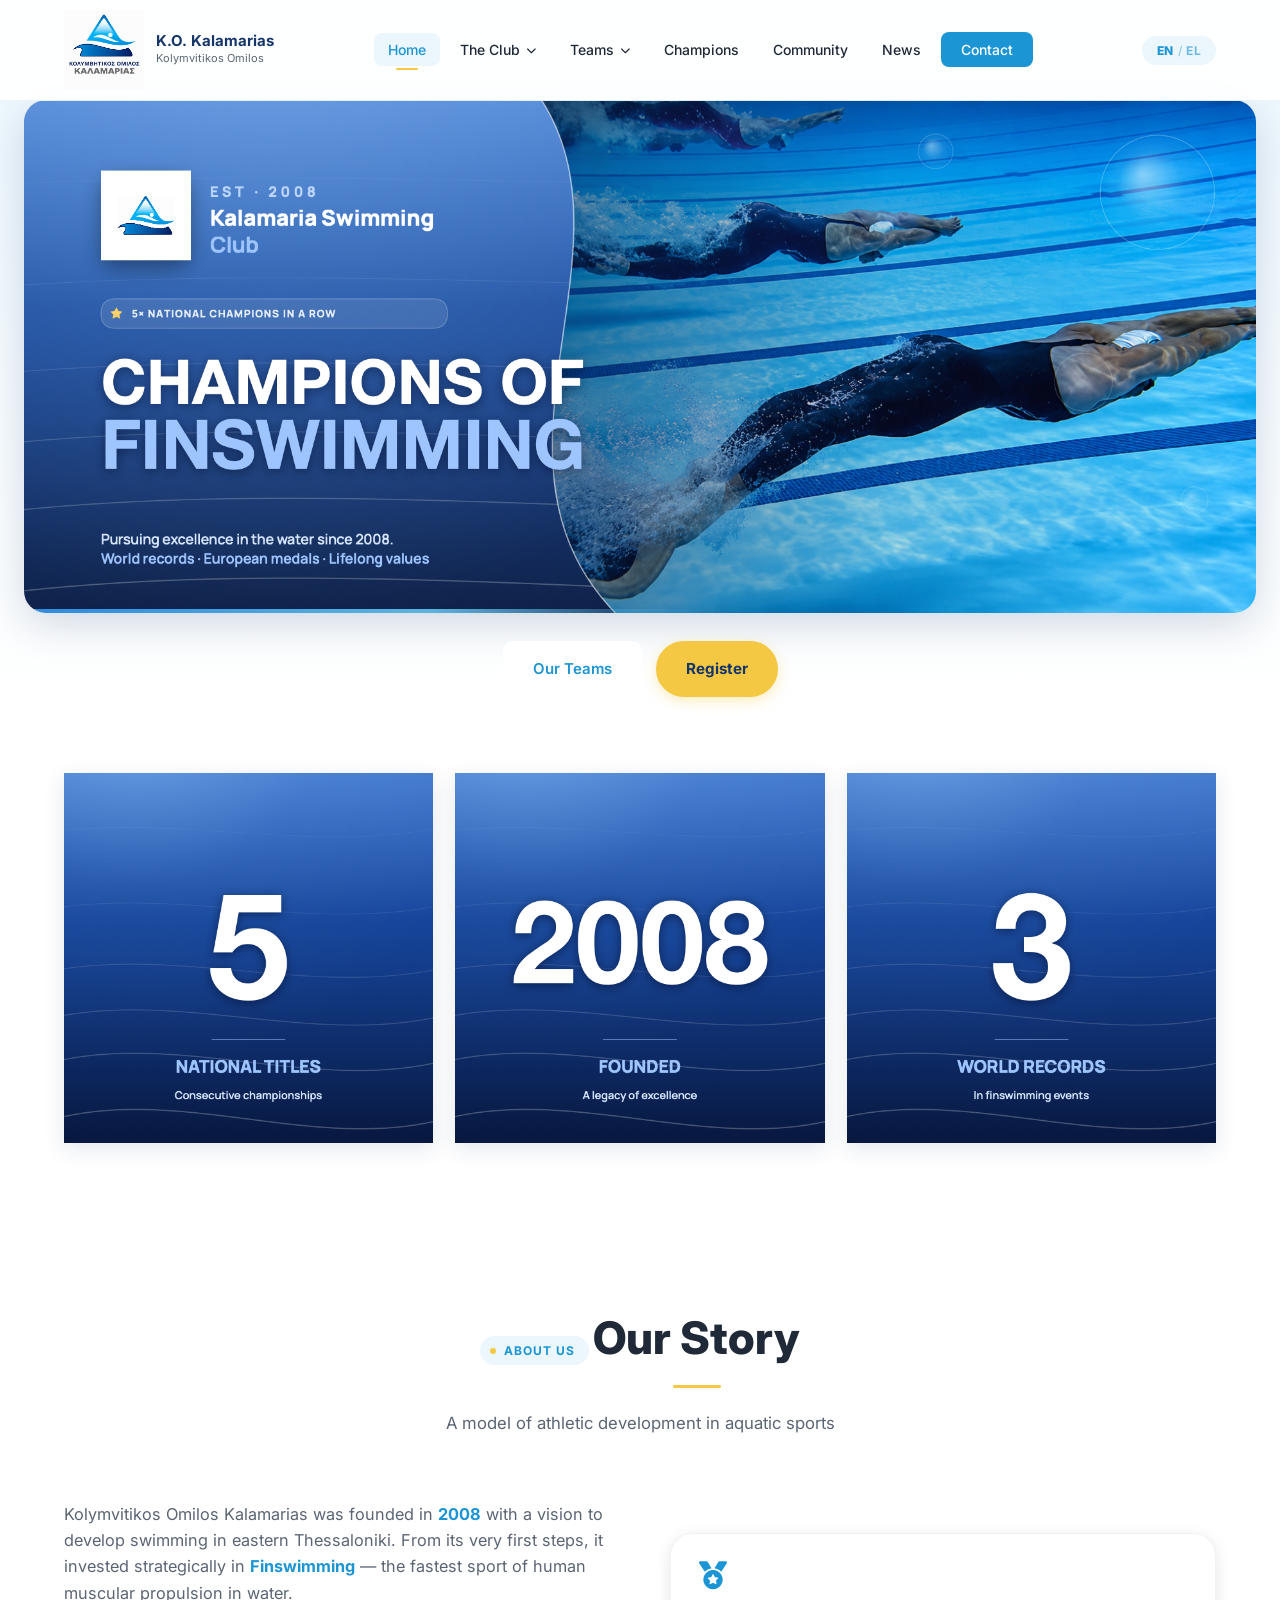
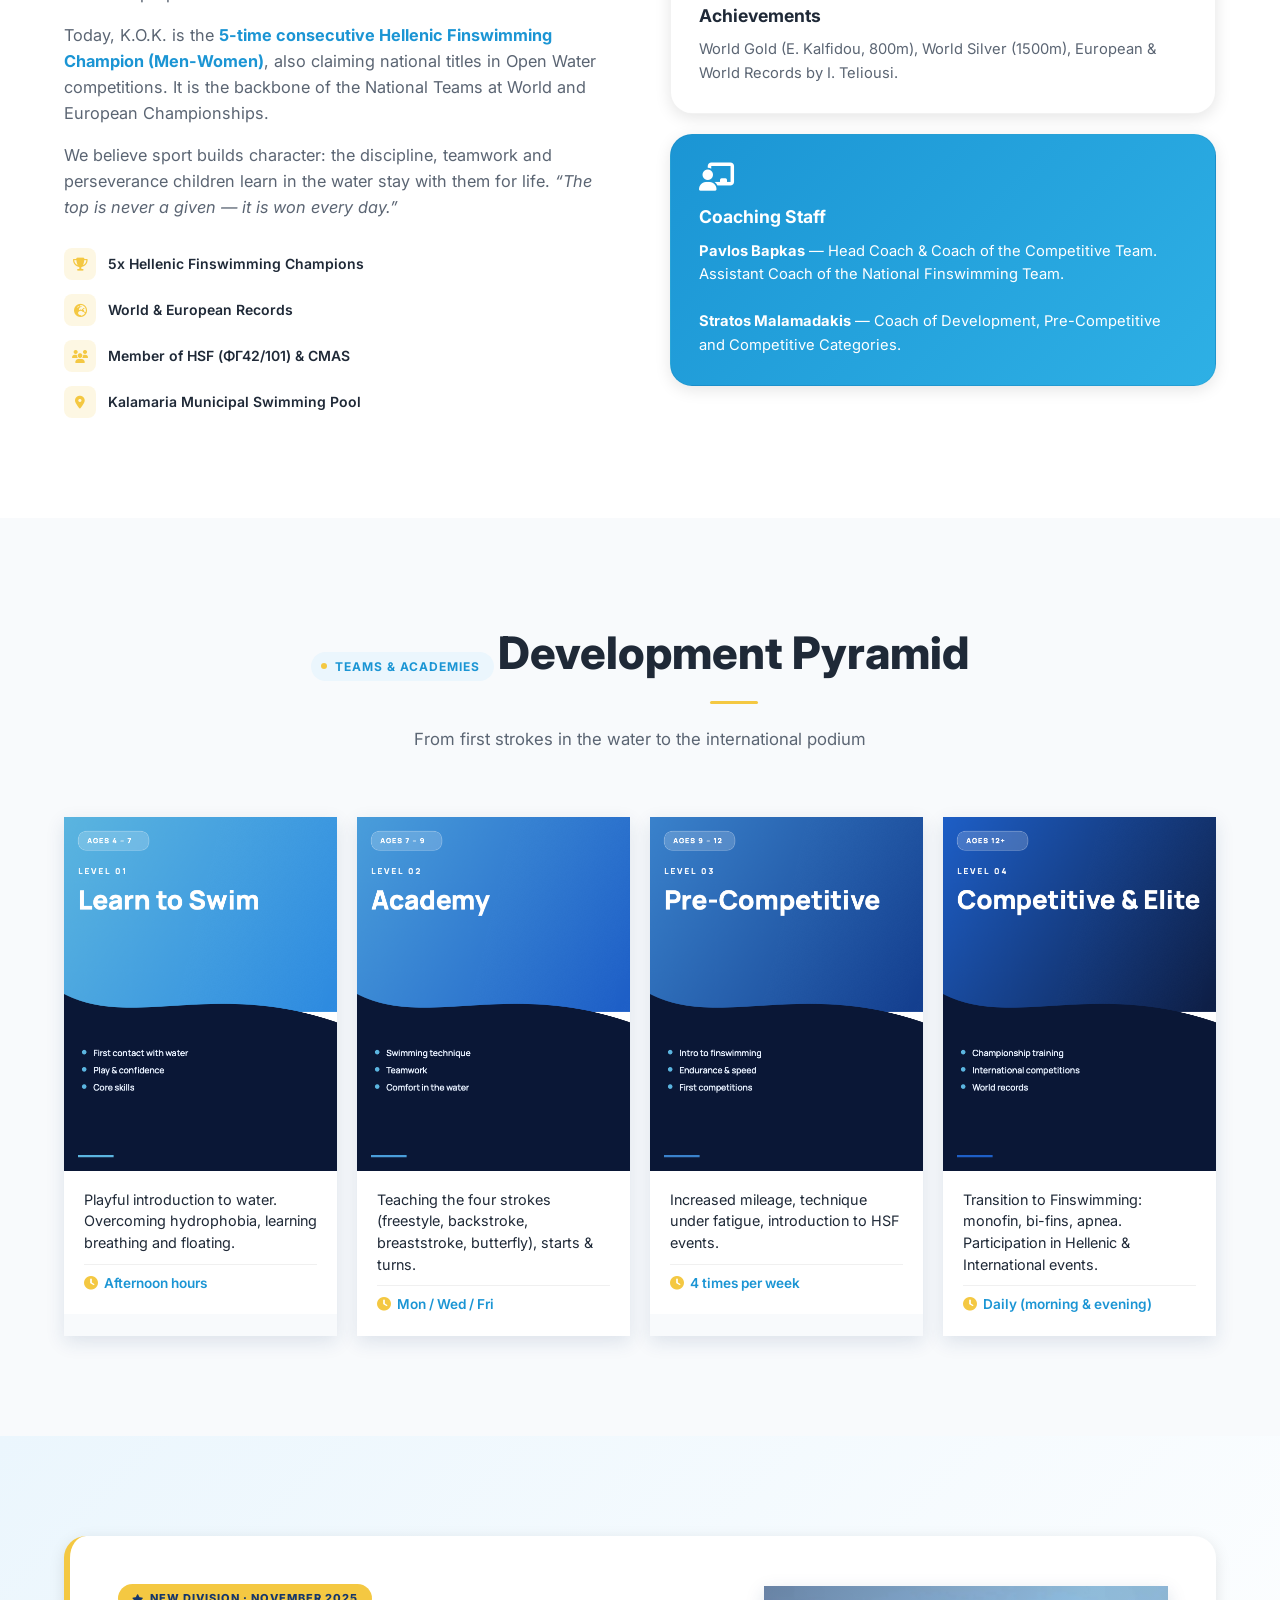
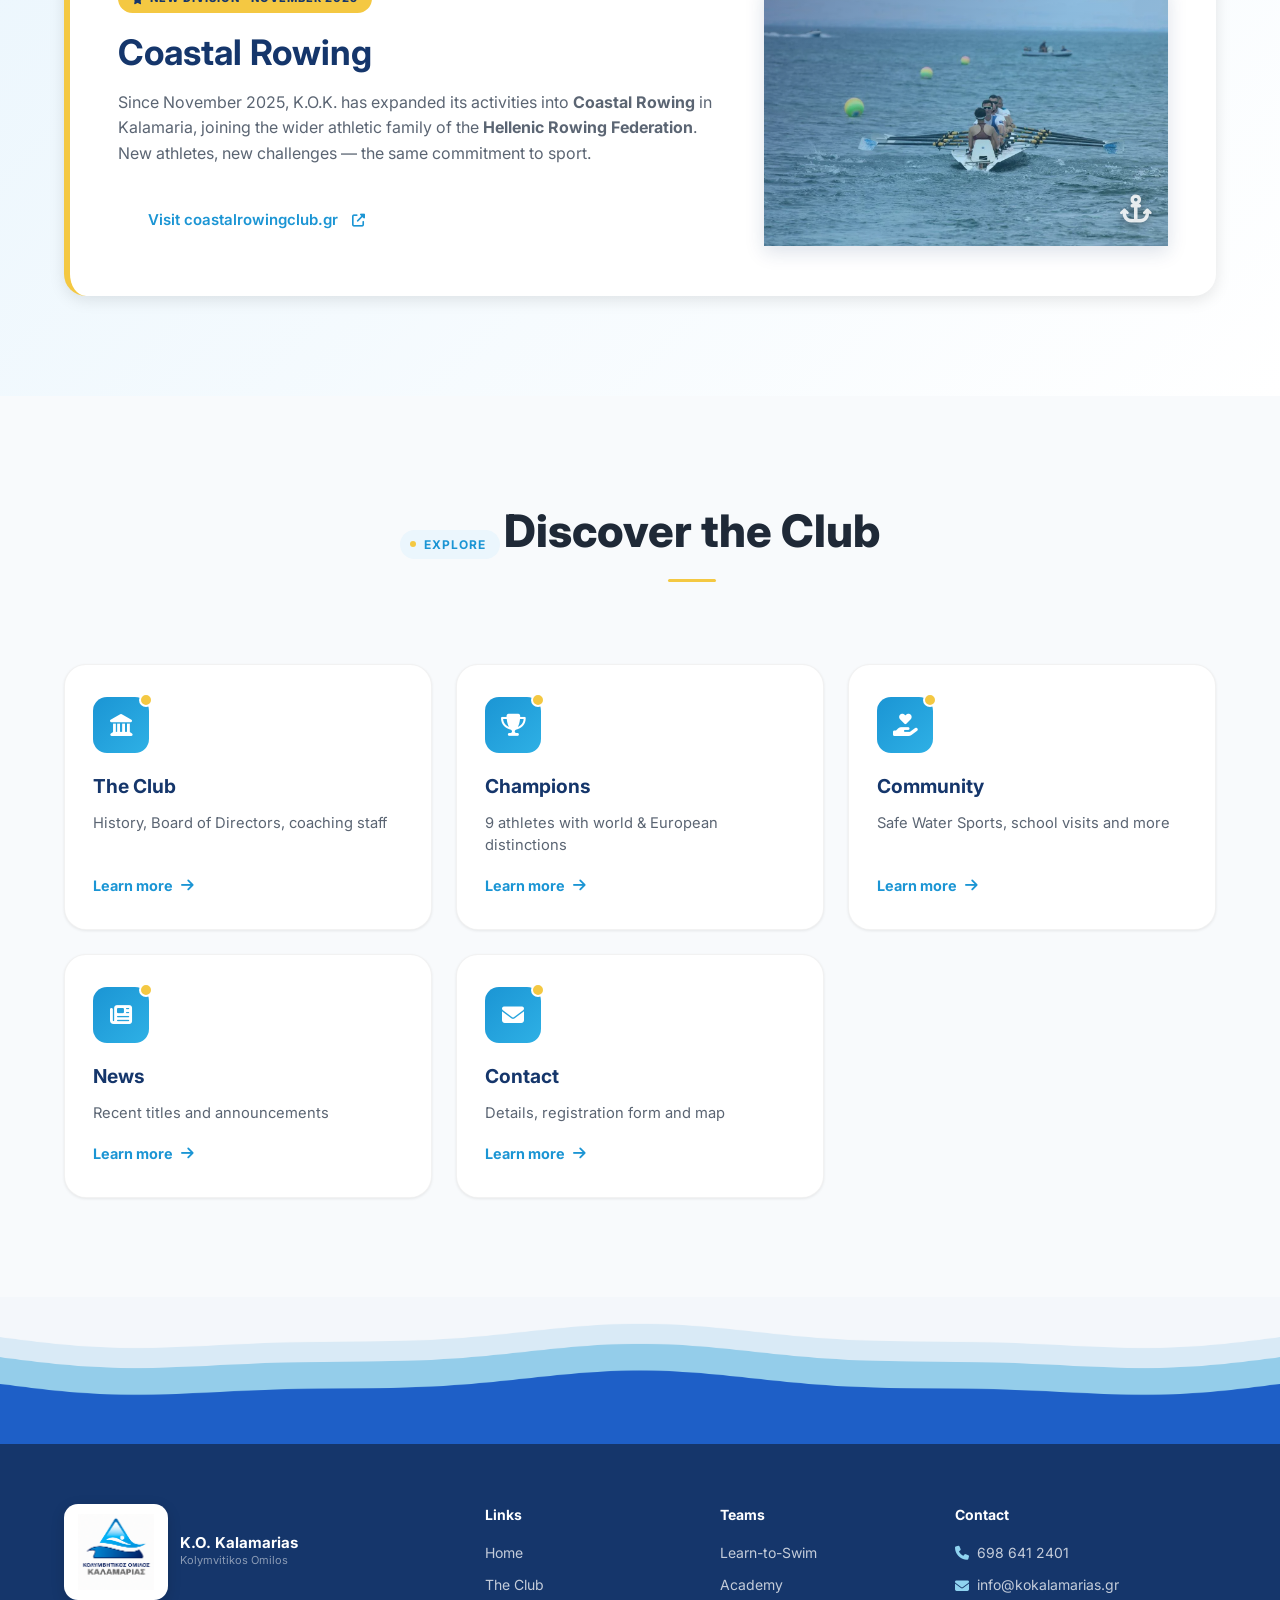
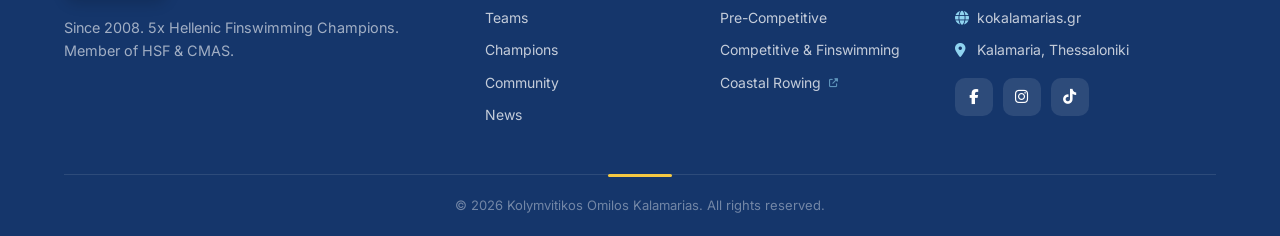
==== index.html @ 541933af "Add complete website files" ====
<!DOCTYPE html>
<html lang="el">
<head>
  <meta charset="UTF-8" />
  <meta name="viewport" content="width=device-width, initial-scale=1.0" />
  <title data-i18n="page.title">Κολυμβητικός Όμιλος Καλαμαριάς — Πρωταθλητές Τεχνικής Κολύμβησης</title>
  <meta name="description" data-i18n-attr="content" data-i18n="page.description" content="" />

  <!-- Open Graph / Social preview -->
  <meta property="og:type" content="website" />
  <meta property="og:site_name" content="Κολυμβητικός Όμιλος Καλαμαριάς" />
  <meta property="og:title" content="Κολυμβητικός Όμιλος Καλαμαριάς — Πρωταθλητές Τεχνικής Κολύμβησης" />
  <meta property="og:description" content="Από το 2008 στην κορυφή της Τεχνικής Κολύμβησης. 5 συνεχόμενα Πανελλήνια Πρωταθλήματα, παγκόσμια & ευρωπαϊκά ρεκόρ." />
  <meta property="og:image" content="https://kokalamarias.gr/images/og-image.jpg" />
  <meta property="og:image:width" content="1200" />
  <meta property="og:image:height" content="630" />
  <meta property="og:locale" content="el_GR" />
  <meta name="twitter:card" content="summary_large_image" />
  <meta name="twitter:title" content="Κολυμβητικός Όμιλος Καλαμαριάς" />
  <meta name="twitter:description" content="Πρωταθλητές Τεχνικής Κολύμβησης από το 2008." />
  <meta name="twitter:image" content="https://kokalamarias.gr/images/og-image.jpg" />

  <link rel="icon" type="image/png" href="logo.png" />
  <link rel="stylesheet" href="style.css" />
  <link href="https://fonts.googleapis.com/css2?family=Inter:wght@300;400;600;700;900&display=swap" rel="stylesheet" />
  <link rel="stylesheet" href="https://cdnjs.cloudflare.com/ajax/libs/font-awesome/6.5.0/css/all.min.css" />
</head>
<body data-page="home">

  <div id="site-nav"></div>

  <!-- HERO (branded banner) -->
  <section class="hero-banner" id="home">
    <a href="teams.html" class="hero-banner-img-wrap">
      <img src="images/01-hero-banner-1920x800.png" alt="Κολυμβητικός Όμιλος Καλαμαριάς — Πρωταθλητές Τεχνικής Κολύμβησης" class="hero-banner-img lang-only-el" />
      <img src="images/en/01-hero-banner.png" alt="Kalamaria Swimming Club — Champions of Finswimming" class="hero-banner-img lang-only-en" />
    </a>
    <div class="hero-banner-cta">
      <a href="teams.html" class="btn btn-primary" data-i18n="hero.cta1">Τα Τμήματά μας</a>
      <a href="contact.html" class="btn btn-outline-dark" data-i18n="hero.cta2">Εγγραφή</a>
    </div>
  </section>

  <!-- STATS -->
  <section class="section stats-section">
    <div class="container">
      <div class="stats-grid">
        <img src="images/03a-stat-panellinia.png" alt="5 Συνεχόμενα Πανελλήνια" class="stat-card-img lang-only-el" />
        <img src="images/03b-stat-idrysi.png" alt="Ίδρυση 2008" class="stat-card-img lang-only-el" />
        <img src="images/03c-stat-rekor.png" alt="3 Παγκόσμια Ρεκόρ" class="stat-card-img lang-only-el" />
        <img src="images/en/03a-stat-titles.png" alt="5 Consecutive National Titles" class="stat-card-img lang-only-en" />
        <img src="images/en/03b-stat-founded.png" alt="Founded 2008" class="stat-card-img lang-only-en" />
        <img src="images/en/03c-stat-records.png" alt="3 World Records" class="stat-card-img lang-only-en" />
      </div>
    </div>
  </section>


  <!-- ABOUT -->
  <section class="section" id="about">
    <div class="container">
      <div class="section-header">
        <span class="section-tag" data-i18n="about.tag">Σχετικά με εμάς</span>
        <h2 data-i18n="about.title">Η Ιστορία μας</h2>
        <p data-i18n="about.subtitle">Ένα πρότυπο αθλητικής εξέλιξης στον υγρό στίβο</p>
      </div>
      <div class="about-grid">
        <div class="about-text">
          <p data-i18n="about.p1" data-i18n-html></p>
          <p data-i18n="about.p2" data-i18n-html></p>
          <p data-i18n="about.p3" data-i18n-html></p>
          <div class="about-highlights">
            <div class="highlight"><i class="fas fa-trophy"></i><span data-i18n="about.h1"></span></div>
            <div class="highlight"><i class="fas fa-globe-europe"></i><span data-i18n="about.h2"></span></div>
            <div class="highlight"><i class="fas fa-users"></i><span data-i18n="about.h3"></span></div>
            <div class="highlight"><i class="fas fa-map-marker-alt"></i><span data-i18n="about.h4"></span></div>
          </div>
        </div>
        <div class="about-visual">
          <div class="about-card">
            <div class="about-card-inner">
              <i class="fas fa-medal"></i>
              <h3 data-i18n="about.card1_title">Επιτυχίες</h3>
              <p data-i18n="about.card1_p"></p>
            </div>
          </div>
          <div class="about-card accent">
            <div class="about-card-inner">
              <i class="fas fa-chalkboard-teacher"></i>
              <h3 data-i18n="about.card2_title">Προπονητικό Επιτελείο</h3>
              <p data-i18n="about.card2_p" data-i18n-html></p>
            </div>
          </div>
        </div>
      </div>
    </div>
  </section>

  <!-- TEAMS -->
  <section class="section section-alt" id="teams">
    <div class="container">
      <div class="section-header">
        <span class="section-tag" data-i18n="teams.tag">Τμήματα &amp; Ακαδημίες</span>
        <h2 data-i18n="teams.title">Πυραμίδα Ανάπτυξης</h2>
        <p data-i18n="teams.subtitle">Από τα πρώτα βήματα στο νερό ώς το διεθνές βάθρο</p>
      </div>
      <div class="programs-grid">
        <a href="teams.html#t1" class="program-card-link">
          <img src="images/04a-program-ekmathisi.png" alt="Επίπεδο 01 — Εκμάθηση (4-7 ετών)" class="lang-only-el" />
          <img src="images/en/04a-program-learn-to-swim.png" alt="Level 01 — Learn to Swim (Ages 4-7)" class="lang-only-en" />
        </a>
        <a href="teams.html#t2" class="program-card-link">
          <img src="images/04b-program-akadimia.png" alt="Επίπεδο 02 — Ακαδημία (7-9 ετών)" class="lang-only-el" />
          <img src="images/en/04b-program-academy.png" alt="Level 02 — Academy (Ages 7-9)" class="lang-only-en" />
        </a>
        <a href="teams.html#t3" class="program-card-link">
          <img src="images/04c-program-proagonistiko.png" alt="Επίπεδο 03 — Προαγωνιστικό (9-12 ετών)" class="lang-only-el" />
          <img src="images/en/04c-program-pre-competitive.png" alt="Level 03 — Pre-Competitive (Ages 9-12)" class="lang-only-en" />
        </a>
        <a href="teams.html#t4" class="program-card-link">
          <img src="images/04d-program-agonistiko.png" alt="Επίπεδο 04 — Αγωνιστικό &amp; Τεχνική (12+ ετών)" class="lang-only-el" />
          <img src="images/en/04d-program-competitive.png" alt="Level 04 — Competitive &amp; Finswimming (Ages 12+)" class="lang-only-en" />
        </a>
      </div>
    </div>
  </section>

  <!-- COASTAL ROWING -->
  <section class="section coastal-section" id="coastal">
    <div class="container">
      <div class="coastal-banner">
        <div class="coastal-content">
          <span class="coastal-badge"><i class="fas fa-star"></i> <span data-i18n="coastal.badge">ΝΕΟ ΤΜΗΜΑ · ΝΟΕΜΒΡΙΟΣ 2025</span></span>
          <h2 data-i18n="coastal.title">Παράκτια Κωπηλασία</h2>
          <p data-i18n="coastal.p" data-i18n-html></p>
          <a href="https://www.coastalrowingclub.gr/" target="_blank" rel="noopener" class="btn btn-primary">
            <span data-i18n="coastal.cta">Επισκεφθείτε το coastalrowingclub.gr</span> <i class="fas fa-external-link-alt"></i>
          </a>
        </div>
        <div class="coastal-visual">
          <img src="images/coastal-rowing.webp" alt="Παράκτια Κωπηλασία" class="coastal-photo" />
        </div>
      </div>
    </div>
  </section>

  <!-- HOME CARDS GRID -->
  <section class="section section-alt" id="explore">
    <div class="container">
      <div class="section-header">
        <span class="section-tag" data-i18n="home.cards_tag">Εξερευνήστε</span>
        <h2 data-i18n="home.cards_title">Γνωρίστε τον Όμιλο</h2>
      </div>
      <div class="home-cards-grid">
        <a href="club.html" class="home-card">
          <div class="home-card-icon"><i class="fas fa-landmark"></i></div>
          <h3 data-i18n="home.card_club_title">Ο Όμιλος</h3>
          <p data-i18n="home.card_club_p"></p>
          <span class="home-card-cta"><span data-i18n="home.learn_more">Μάθετε περισσότερα</span> <i class="fas fa-arrow-right"></i></span>
        </a>
        <a href="champions.html" class="home-card">
          <div class="home-card-icon"><i class="fas fa-trophy"></i></div>
          <h3 data-i18n="home.card_champions_title">Πρωταθλητές</h3>
          <p data-i18n="home.card_champions_p"></p>
          <span class="home-card-cta"><span data-i18n="home.learn_more">Μάθετε περισσότερα</span> <i class="fas fa-arrow-right"></i></span>
        </a>
        <a href="social.html" class="home-card">
          <div class="home-card-icon"><i class="fas fa-hand-holding-heart"></i></div>
          <h3 data-i18n="home.card_social_title">Κοινωνικό Έργο</h3>
          <p data-i18n="home.card_social_p"></p>
          <span class="home-card-cta"><span data-i18n="home.learn_more">Μάθετε περισσότερα</span> <i class="fas fa-arrow-right"></i></span>
        </a>
        <a href="news.html" class="home-card">
          <div class="home-card-icon"><i class="fas fa-newspaper"></i></div>
          <h3 data-i18n="home.card_news_title">Νέα</h3>
          <p data-i18n="home.card_news_p"></p>
          <span class="home-card-cta"><span data-i18n="home.learn_more">Μάθετε περισσότερα</span> <i class="fas fa-arrow-right"></i></span>
        </a>
        <a href="contact.html" class="home-card">
          <div class="home-card-icon"><i class="fas fa-envelope"></i></div>
          <h3 data-i18n="home.card_contact_title">Επικοινωνία</h3>
          <p data-i18n="home.card_contact_p"></p>
          <span class="home-card-cta"><span data-i18n="home.learn_more">Μάθετε περισσότερα</span> <i class="fas fa-arrow-right"></i></span>
        </a>
      </div>
    </div>
  </section>

  <!-- WAVE DIVIDER → Footer transition -->
  <div class="wave-divider">
    <img src="images/06-wave-divider-1920x220.png" alt="" aria-hidden="true" />
  </div>

  <div id="site-footer"></div>

  <script src="translations.js"></script>
  <script src="partials.js"></script>
  <script src="site-loader.js"></script>
  <script src="script.js"></script>
  <script src="teams-loader.js"></script>
</body>
</html>
---- style.css ----
/* ===== RESET & BASE ===== */
*, *::before, *::after { box-sizing: border-box; margin: 0; padding: 0; }

:root {
  /* Χρώματα εμβλήματος Κ.Ο. Καλαμαριάς */
  --blue-900: #15366B;  /* σκούρο μπλε κύματος */
  --blue-800: #1E4A8C;  /* βαθύ μπλε */
  --blue-700: #1B95D4;  /* μπλε πανιού */
  --blue-500: #2EB0E5;  /* φωτεινό γαλάζιο */
  --blue-300: #8FD3F0;  /* απαλό γαλάζιο */
  --blue-100: #D6EEFB;  /* πολύ ανοιχτό */
  --blue-50:  #EBF6FD;  /* σχεδόν λευκό */
  --yellow:   #F4C842;  /* διακριτικό κίτρινο accent */
  --yellow-soft: #FFF4D1;
  --white: #ffffff;
  --gray-50: #f8fafc;
  --gray-100: #f1f5f9;
  --gray-600: #5b6573;
  --gray-800: #1f2937;
  --shadow-sm: 0 1px 3px rgba(0,0,0,.08);
  --shadow-md: 0 4px 16px rgba(0,0,0,.1);
  --shadow-lg: 0 12px 40px rgba(0,0,0,.14);
  --radius: 14px;
  --radius-lg: 22px;
  --transition: .25s ease;
}

html { scroll-behavior: smooth; }

body {
  font-family: 'Inter', sans-serif;
  color: var(--gray-800);
  line-height: 1.6;
  background: var(--white);
}

img { max-width: 100%; display: block; }
a { text-decoration: none; color: inherit; }
ul { list-style: none; }

/* ===== NAVBAR ===== */
.navbar {
  position: fixed;
  top: 0; left: 0; right: 0;
  z-index: 1000;
  background: rgba(255,255,255,.92);
  backdrop-filter: blur(12px);
  border-bottom: 1px solid rgba(0,119,182,.08);
  transition: box-shadow var(--transition);
}
.navbar.scrolled { box-shadow: var(--shadow-md); }

.nav-container {
  max-width: 1200px;
  margin: 0 auto;
  padding: 0 24px;
  height: 100px;
  display: flex;
  align-items: center;
  justify-content: space-between;
}

.nav-logo {
  display: flex;
  align-items: center;
  gap: 12px;
}
.logo-icon {
  width: 42px; height: 42px;
  background: linear-gradient(135deg, var(--blue-700), var(--blue-500));
  border-radius: 10px;
  display: flex; align-items: center; justify-content: center;
  color: #fff;
  font-size: 18px;
}
.logo-img {
  height: 80px;
  width: auto;
  max-width: 200px;
  display: block;
  object-fit: contain;
  flex-shrink: 0;
}
.footer .logo-img {
  height: 96px;
  max-width: 220px;
  background: var(--white);
  padding: 10px 14px;
  border-radius: 14px;
  box-shadow: 0 4px 14px rgba(0,0,0,.15);
}
.logo-text { display: flex; flex-direction: column; }
.logo-main { font-size: 15px; font-weight: 700; color: var(--blue-900); line-height: 1.2; }
.logo-sub  { font-size: 11px; color: var(--gray-600); }

.nav-links {
  display: flex;
  align-items: center;
  gap: 6px;
}
.nav-links a {
  padding: 8px 14px;
  border-radius: 8px;
  font-size: 14px;
  font-weight: 500;
  color: var(--gray-800);
  transition: background var(--transition), color var(--transition);
}
.nav-links a:hover { background: var(--blue-50); color: var(--blue-700); }
.nav-links > li > a.active:not(.nav-cta) {
  background: var(--blue-50);
  color: var(--blue-700);
  position: relative;
}
.nav-links > li > a.active:not(.nav-cta)::after {
  content: '';
  position: absolute;
  bottom: -4px;
  left: 50%;
  transform: translateX(-50%);
  width: 22px;
  height: 2px;
  background: var(--yellow);
  border-radius: 2px;
}
.nav-links .nav-cta {
  background: var(--blue-700);
  color: var(--white);
  padding: 9px 20px;
}
.nav-links .nav-cta:hover { background: var(--blue-900); color: var(--white); }

/* Language toggle button */
.lang-toggle {
  display: inline-flex;
  align-items: center;
  gap: 4px;
  background: var(--blue-50);
  color: var(--blue-700);
  border: 1.5px solid transparent;
  border-radius: 50px;
  padding: 6px 14px;
  font-size: 12px;
  font-weight: 700;
  letter-spacing: .5px;
  cursor: pointer;
  margin-left: 8px;
  transition: all var(--transition);
  font-family: inherit;
}
.lang-toggle:hover {
  background: var(--blue-700);
  color: var(--white);
  transform: translateY(-1px);
}
.lang-toggle .lang-current { font-weight: 800; }
.lang-toggle .lang-sep { opacity: .5; font-weight: 400; }
.lang-toggle .lang-other { opacity: .6; }
.lang-toggle:hover .lang-other { opacity: 1; }

.hamburger {
  display: none;
  flex-direction: column;
  gap: 5px;
  background: none;
  border: none;
  cursor: pointer;
  padding: 6px;
}
.hamburger span {
  display: block;
  width: 24px; height: 2px;
  background: var(--gray-800);
  border-radius: 2px;
  transition: var(--transition);
}

/* ===== BUTTONS ===== */
.btn {
  display: inline-flex;
  align-items: center;
  gap: 8px;
  padding: 14px 28px;
  border-radius: 10px;
  font-size: 15px;
  font-weight: 600;
  cursor: pointer;
  transition: all var(--transition);
  border: 2px solid transparent;
}
.btn-primary {
  background: var(--white);
  color: var(--blue-700);
}
.btn-primary:hover { background: var(--blue-50); transform: translateY(-2px); box-shadow: var(--shadow-md); }
.btn-outline {
  background: transparent;
  color: var(--white);
  border-color: rgba(255,255,255,.5);
}
.btn-outline:hover { background: rgba(255,255,255,.15); border-color: var(--white); }
.btn-full { width: 100%; justify-content: center; }

/* ===== HERO ===== */
.hero {
  min-height: 100vh;
  background:
    linear-gradient(160deg, rgba(21,54,107,.85) 0%, rgba(27,149,212,.75) 50%, rgba(46,176,229,.7) 100%),
    url('images/team-celebration.jpg') center/cover no-repeat;
  display: flex;
  flex-direction: column;
  align-items: center;
  justify-content: center;
  text-align: center;
  padding: 120px 24px 80px;
  position: relative;
  overflow: hidden;
}
.hero::before {
  content: '';
  position: absolute;
  inset: 0;
  background: linear-gradient(180deg, rgba(21,54,107,.4) 0%, transparent 30%, transparent 70%, rgba(21,54,107,.5) 100%);
}

.hero-badge {
  display: inline-block;
  background: rgba(244,200,66,.18);
  color: var(--yellow);
  font-size: 13px;
  font-weight: 600;
  padding: 6px 16px;
  border-radius: 50px;
  letter-spacing: .5px;
  margin-bottom: 24px;
  border: 1px solid rgba(244,200,66,.4);
}

.hero-content { position: relative; z-index: 1; max-width: 700px; }

.hero h1 {
  font-size: clamp(2.4rem, 6vw, 4.2rem);
  font-weight: 900;
  color: var(--white);
  line-height: 1.1;
  margin-bottom: 20px;
}

.hero p {
  font-size: clamp(1rem, 2vw, 1.2rem);
  color: rgba(255,255,255,.85);
  margin-bottom: 36px;
  line-height: 1.7;
}

.hero-buttons { display: flex; gap: 14px; justify-content: center; flex-wrap: wrap; }

.hero-stats {
  display: flex;
  align-items: center;
  gap: 32px;
  margin-top: 64px;
  position: relative;
  z-index: 1;
  background: rgba(255,255,255,.1);
  backdrop-filter: blur(10px);
  padding: 20px 40px;
  border-radius: var(--radius-lg);
  border: 1px solid rgba(255,255,255,.2);
}
.stat { text-align: center; }
.stat-num { display: block; font-size: 2rem; font-weight: 900; color: var(--white); line-height: 1; }
.stat-label { font-size: 12px; color: rgba(255,255,255,.7); text-transform: uppercase; letter-spacing: .5px; }
.stat-divider { width: 1px; height: 40px; background: rgba(255,255,255,.25); }

.waves {
  position: absolute;
  bottom: 0; left: 0; right: 0;
  line-height: 0;
}
.waves svg { width: 100%; height: 80px; }

/* ===== SECTIONS ===== */
.section { padding: 100px 0; }
.section-alt { background: var(--gray-50); }
.section-blue { background: linear-gradient(135deg, var(--blue-900), var(--blue-700)); }

.container { max-width: 1200px; margin: 0 auto; padding: 0 24px; }

.section-header { text-align: center; margin-bottom: 64px; }
.section-header h2 {
  font-size: clamp(1.8rem, 4vw, 2.8rem);
  font-weight: 800;
  margin-bottom: 18px;
  position: relative;
  display: inline-block;
  padding-bottom: 14px;
}
.section-header h2::after {
  content: '';
  position: absolute;
  bottom: 0; left: 50%;
  transform: translateX(-50%);
  width: 48px;
  height: 3px;
  background: var(--yellow);
  border-radius: 2px;
}
.section-header p { font-size: 1.05rem; color: var(--gray-600); max-width: 540px; margin: 0 auto; padding-top: 4px; }

.section-tag {
  display: inline-flex;
  align-items: center;
  gap: 8px;
  background: var(--blue-50);
  color: var(--blue-700);
  font-size: 12px;
  font-weight: 700;
  text-transform: uppercase;
  letter-spacing: 1px;
  padding: 5px 14px 5px 10px;
  border-radius: 50px;
  margin-bottom: 14px;
}
.section-tag::before {
  content: '';
  display: inline-block;
  width: 6px; height: 6px;
  border-radius: 50%;
  background: var(--yellow);
}

.section-header.light h2 { color: var(--white); }
.section-header.light h2::after { background: var(--yellow); }
.section-header.light p  { color: rgba(255,255,255,.75); }
.section-tag.light { background: rgba(255,255,255,.15); color: var(--white); }

/* ===== ABOUT ===== */
.about-grid {
  display: grid;
  grid-template-columns: 1fr 1fr;
  gap: 60px;
  align-items: center;
}

.about-text p { color: var(--gray-600); margin-bottom: 16px; font-size: 1.02rem; }
.about-text p strong { color: var(--blue-700); }

.about-highlights { display: flex; flex-direction: column; gap: 14px; margin-top: 28px; }
.highlight {
  display: flex;
  align-items: center;
  gap: 12px;
  font-size: 14px;
  font-weight: 600;
  color: var(--gray-800);
}
.highlight i {
  color: var(--yellow);
  background: rgba(244,200,66,.15);
  width: 32px; height: 32px;
  border-radius: 8px;
  display: inline-flex;
  align-items: center;
  justify-content: center;
  flex-shrink: 0;
  font-size: 13px;
}

.about-visual { display: flex; flex-direction: column; gap: 20px; }
.about-card {
  background: var(--white);
  border-radius: var(--radius-lg);
  box-shadow: var(--shadow-md);
  overflow: hidden;
  border: 1px solid rgba(0,0,0,.05);
  transition: transform var(--transition), box-shadow var(--transition);
}
.about-card:hover { transform: translateY(-4px); box-shadow: var(--shadow-lg); }
.about-card.accent { background: linear-gradient(135deg, var(--blue-700), var(--blue-500)); }
.about-card.accent .about-card-inner h3,
.about-card.accent .about-card-inner p,
.about-card.accent .about-card-inner i { color: var(--white); }

.about-card-inner { padding: 28px; }
.about-card-inner i { font-size: 28px; color: var(--blue-700); margin-bottom: 12px; }
.about-card-inner h3 { font-size: 1.1rem; font-weight: 700; margin-bottom: 8px; }
.about-card-inner p { font-size: .92rem; color: var(--gray-600); }

/* ===== TEAMS ===== */
.teams-grid {
  display: grid;
  grid-template-columns: repeat(4, 1fr);
  gap: 24px;
}

.team-card {
  background: var(--white);
  border-radius: var(--radius-lg);
  padding: 32px 24px;
  box-shadow: var(--shadow-sm);
  border: 2px solid transparent;
  position: relative;
  transition: all var(--transition);
}
.team-card:hover {
  border-color: var(--blue-300);
  box-shadow: var(--shadow-lg);
  transform: translateY(-6px);
}
.team-card.featured {
  border-color: var(--blue-700);
  box-shadow: var(--shadow-md);
  padding-top: 130px;
  position: relative;
  overflow: hidden;
}
.team-card.featured::before {
  content: '';
  position: absolute;
  top: 0; left: 0; right: 0;
  height: 110px;
  background:
    linear-gradient(180deg, rgba(21,54,107,.4) 0%, rgba(21,54,107,.7) 100%),
    url('images/monofin-action.jpg') center center/cover no-repeat;
}
.team-card.featured > * { position: relative; z-index: 1; }
.team-card.featured .team-icon {
  position: absolute;
  top: 22px;
  left: 50%;
  transform: translateX(-50%);
  background: var(--yellow) !important;
  box-shadow: 0 4px 12px rgba(0,0,0,.25);
}
.team-card.featured .team-icon i { color: var(--blue-900) !important; }

.team-badge {
  position: absolute;
  top: -12px; left: 50%;
  transform: translateX(-50%);
  background: var(--yellow);
  color: var(--blue-900);
  font-size: 11px;
  font-weight: 700;
  padding: 4px 14px;
  border-radius: 50px;
  white-space: nowrap;
}

.team-icon {
  width: 64px; height: 64px;
  border-radius: 16px;
  display: flex; align-items: center; justify-content: center;
  font-size: 26px;
  margin-bottom: 18px;
}
.team-card h3 { font-size: 1.1rem; font-weight: 700; margin-bottom: 4px; }
.team-age {
  display: inline-block;
  font-size: 12px;
  font-weight: 600;
  color: var(--blue-700);
  background: var(--blue-50);
  padding: 3px 10px;
  border-radius: 50px;
  margin-bottom: 12px;
}
.team-card p { font-size: .9rem; color: var(--gray-600); margin-bottom: 16px; line-height: 1.5; }
.team-schedule { font-size: 12px; color: var(--gray-600); display: flex; align-items: center; gap: 6px; }
.team-schedule i { color: var(--blue-500); }

/* ===== CLUB / BOARD ===== */
.club-subheading {
  font-size: 1.15rem;
  font-weight: 700;
  color: var(--blue-900);
  text-align: center;
  margin: 40px 0 24px;
  position: relative;
  padding-bottom: 12px;
}
.club-subheading::after {
  content: '';
  position: absolute;
  bottom: 0; left: 50%;
  transform: translateX(-50%);
  width: 50px;
  height: 3px;
  background: var(--yellow);
  border-radius: 2px;
}
.club-subheading:first-of-type { margin-top: 8px; }

.board-grid {
  display: grid;
  grid-template-columns: repeat(7, 1fr);
  gap: 14px;
  margin-bottom: 16px;
}
.board-card {
  background: var(--white);
  border-radius: var(--radius-lg);
  padding: 24px 18px;
  text-align: center;
  box-shadow: var(--shadow-sm);
  border: 1px solid rgba(0,0,0,.05);
  transition: transform var(--transition), box-shadow var(--transition);
}
.board-card:hover {
  transform: translateY(-4px);
  box-shadow: var(--shadow-lg);
}
.board-card.pending {
  opacity: .55;
  border-style: dashed;
  border-color: var(--blue-300);
}
.board-card.pending .board-avatar {
  background: linear-gradient(135deg, var(--blue-300), var(--blue-100));
}
.board-card.pending .board-name {
  color: var(--gray-600);
  font-weight: 400;
}
.board-avatar {
  width: 56px; height: 56px;
  margin: 0 auto 14px;
  border-radius: 50%;
  background: linear-gradient(135deg, var(--blue-700), var(--blue-500));
  display: flex; align-items: center; justify-content: center;
  color: var(--white);
  font-size: 22px;
}
.board-role {
  font-size: 11px;
  font-weight: 700;
  text-transform: uppercase;
  letter-spacing: 1px;
  color: var(--blue-700);
  margin-bottom: 6px;
}
.board-name {
  font-size: .95rem;
  font-weight: 600;
  color: var(--gray-800);
  line-height: 1.3;
}

.institutional-grid {
  display: grid;
  grid-template-columns: repeat(4, 1fr);
  gap: 16px;
}
.inst-card {
  display: flex;
  align-items: center;
  gap: 14px;
  background: var(--white);
  border-radius: var(--radius-md);
  padding: 18px 20px;
  border: 1px solid rgba(0,0,0,.05);
  border-left: 4px solid var(--blue-700);
}
.inst-card i {
  font-size: 22px;
  color: var(--blue-700);
  flex-shrink: 0;
}
.inst-card strong {
  display: block;
  font-size: .8rem;
  font-weight: 700;
  color: var(--blue-900);
  margin-bottom: 2px;
  letter-spacing: .3px;
}
.inst-card span {
  font-size: .85rem;
  color: var(--gray-600);
}

/* ===== CHAMPIONS ===== */
.champions-grid {
  display: grid;
  grid-template-columns: repeat(3, 1fr);
  gap: 24px;
}

.champion-card {
  background: var(--white);
  border-radius: var(--radius-lg);
  padding: 28px;
  box-shadow: var(--shadow-sm);
  border: 1px solid rgba(0,0,0,.05);
  transition: all var(--transition);
  position: relative;
  overflow: hidden;
}
.champion-card::before {
  content: '';
  position: absolute;
  top: 0; left: 0; right: 0;
  height: 4px;
  background: linear-gradient(90deg, var(--blue-700), var(--blue-500));
}
.champion-card:hover {
  transform: translateY(-6px);
  box-shadow: var(--shadow-lg);
  border-color: var(--blue-300);
}

.champion-header {
  display: flex;
  align-items: center;
  gap: 14px;
  margin-bottom: 18px;
  padding-bottom: 16px;
  border-bottom: 1px solid #f1f5f9;
}
.champion-avatar {
  width: 54px; height: 54px;
  background: linear-gradient(135deg, var(--blue-700), var(--blue-500));
  border-radius: 14px;
  display: flex; align-items: center; justify-content: center;
  color: var(--white);
  font-size: 22px;
  flex-shrink: 0;
}
.champion-card h3 {
  font-size: 1.05rem;
  font-weight: 700;
  color: var(--blue-900);
  margin-bottom: 2px;
  line-height: 1.2;
}
.champion-spec {
  font-size: 12px;
  color: var(--gray-600);
  font-weight: 500;
}

.champion-achievements {
  display: flex;
  flex-direction: column;
  gap: 10px;
}
.champion-achievements li {
  display: flex;
  align-items: flex-start;
  gap: 10px;
  font-size: .88rem;
  color: var(--gray-800);
  line-height: 1.5;
}
.champion-achievements i {
  color: var(--blue-700);
  font-size: 13px;
  width: 16px;
  margin-top: 3px;
  flex-shrink: 0;
}
.champion-achievements i.gold   { color: #F4C842; }
.champion-achievements i.silver { color: #B0B7C3; }
.champion-achievements i.bronze { color: #CD7F32; }

/* ===== CHAMPIONS ===== */
.champions-grid {
  display: grid;
  grid-template-columns: repeat(3, 1fr);
  gap: 24px;
}

.champion-card {
  background: var(--white);
  border-radius: var(--radius-lg);
  padding: 28px 24px;
  box-shadow: var(--shadow-sm);
  border: 1px solid rgba(0,0,0,.05);
  border-top: 4px solid var(--blue-700);
  transition: transform var(--transition), box-shadow var(--transition);
}
.champion-card:hover {
  transform: translateY(-6px);
  box-shadow: var(--shadow-lg);
  border-top-color: var(--yellow);
}

.champion-header {
  display: flex;
  align-items: center;
  gap: 14px;
  margin-bottom: 18px;
  padding-bottom: 16px;
  border-bottom: 1px solid #eef2f7;
}
.champion-avatar {
  width: 52px; height: 52px;
  border-radius: 50%;
  background: linear-gradient(135deg, var(--blue-700), var(--blue-500));
  display: flex; align-items: center; justify-content: center;
  color: var(--white);
  font-size: 20px;
  flex-shrink: 0;
}
.champion-header h3 {
  font-size: 1.05rem;
  font-weight: 700;
  color: var(--blue-900);
  line-height: 1.25;
  margin-bottom: 3px;
}
.champion-spec {
  font-size: 12px;
  color: var(--gray-600);
  font-weight: 500;
}

.champion-achievements {
  display: flex;
  flex-direction: column;
  gap: 10px;
}
.champion-achievements li {
  display: flex;
  align-items: flex-start;
  gap: 10px;
  font-size: .88rem;
  color: var(--gray-800);
  line-height: 1.45;
}
.champion-achievements li i {
  color: var(--blue-700);
  font-size: 13px;
  margin-top: 3px;
  width: 14px;
  flex-shrink: 0;
}
.champion-achievements li i.gold   { color: #E0A800; }
.champion-achievements li i.silver { color: #8E9CAA; }
.champion-achievements li i.bronze { color: #B07336; }

/* ===== COASTAL ROWING ===== */
.coastal-section {
  background: linear-gradient(135deg, #EBF6FD 0%, #ffffff 100%);
  position: relative;
  overflow: hidden;
}
.coastal-banner {
  display: grid;
  grid-template-columns: 1.5fr 1fr;
  gap: 40px;
  align-items: center;
  background: var(--white);
  border-radius: var(--radius-lg);
  padding: 48px;
  box-shadow: var(--shadow-md);
  border-left: 6px solid var(--yellow);
}
.coastal-content { display: flex; flex-direction: column; align-items: flex-start; }
.coastal-badge {
  display: inline-flex;
  align-items: center;
  gap: 6px;
  background: var(--yellow);
  color: var(--blue-900);
  font-size: 11px;
  font-weight: 800;
  letter-spacing: 1px;
  padding: 6px 14px;
  border-radius: 50px;
  margin-bottom: 18px;
}
.coastal-badge i { font-size: 10px; }

.coastal-content h2 {
  font-size: clamp(1.6rem, 3vw, 2.2rem);
  color: var(--blue-900);
  margin-bottom: 16px;
  line-height: 1.2;
}
.coastal-content p {
  font-size: 1rem;
  color: var(--gray-600);
  line-height: 1.6;
  margin-bottom: 26px;
}
.coastal-content .btn i { font-size: 13px; margin-left: 6px; }

.coastal-visual {
  position: relative;
  height: 260px;
  display: flex;
  align-items: center;
  justify-content: center;
  overflow: hidden;
  border-radius: var(--radius-md);
  box-shadow: 0 6px 18px rgba(21,54,107,.15);
}
.coastal-photo {
  width: 100%;
  height: 100%;
  object-fit: cover;
  display: block;
}
.coastal-visual::after {
  content: '';
  position: absolute;
  inset: 0;
  background: linear-gradient(135deg, rgba(21,54,107,.45) 0%, rgba(27,149,212,.25) 50%, rgba(46,176,229,.15) 100%);
  pointer-events: none;
}
.coastal-visual::before {
  content: '\f13d';
  font-family: 'Font Awesome 6 Free';
  font-weight: 900;
  position: absolute;
  bottom: 14px;
  right: 16px;
  font-size: 28px;
  color: rgba(255,255,255,.85);
  text-shadow: 0 2px 8px rgba(0,0,0,.4);
  z-index: 2;
}
.coastal-icon-bg {
  font-size: 180px;
  color: var(--blue-100);
  position: absolute;
}
.coastal-icon-fg {
  font-size: 80px;
  color: var(--blue-700);
  position: relative;
  z-index: 1;
}

/* ===== SOCIAL ===== */
.social-grid {
  display: grid;
  grid-template-columns: repeat(2, 1fr);
  gap: 24px;
}

.social-card {
  background: rgba(255,255,255,.08);
  border: 1px solid rgba(255,255,255,.15);
  border-radius: var(--radius-lg);
  padding: 36px 32px;
  color: var(--white);
  transition: background var(--transition), transform var(--transition);
}
.social-card:hover { background: rgba(255,255,255,.14); transform: translateY(-4px); }
.social-icon {
  width: 56px; height: 56px;
  background: rgba(255,255,255,.18);
  border-radius: 14px;
  display: flex; align-items: center; justify-content: center;
  font-size: 22px;
  margin-bottom: 20px;
}
.social-card h3 { font-size: 1.1rem; font-weight: 700; margin-bottom: 10px; }
.social-card p { font-size: .92rem; color: rgba(255,255,255,.75); line-height: 1.6; }

/* ===== NEWS ===== */
.news-grid {
  display: grid;
  grid-template-columns: 1fr 1fr;
  grid-template-rows: auto auto;
  gap: 24px;
}

.news-card {
  background: var(--white);
  border-radius: var(--radius-lg);
  padding: 28px;
  box-shadow: var(--shadow-sm);
  border: 1px solid rgba(0,0,0,.05);
  transition: box-shadow var(--transition), transform var(--transition);
}
.news-card:hover { box-shadow: var(--shadow-lg); transform: translateY(-4px); }

.featured-news {
  grid-column: 1 / -1;
  background: linear-gradient(135deg, var(--blue-50), #e0f2fe);
  border-color: var(--blue-300);
  border-left: 4px solid var(--yellow);
}
.featured-news h3 { font-size: 1.3rem; }

/* News card with photo (rich featured) */
.featured-news.has-photo {
  display: grid;
  grid-template-columns: 1fr 1.3fr;
  padding: 0;
  overflow: hidden;
  background: var(--white);
}
.featured-news.has-photo .news-photo {
  position: relative;
  min-height: 320px;
  overflow: hidden;
}
.featured-news.has-photo .news-photo img {
  width: 100%;
  height: 100%;
  object-fit: cover;
  display: block;
  transition: transform .5s ease;
}
.featured-news.has-photo:hover .news-photo img {
  transform: scale(1.04);
}
.featured-news.has-photo .news-body {
  padding: 32px 36px;
  display: flex;
  flex-direction: column;
}
.featured-news.has-photo h3 {
  font-size: 1.45rem;
  color: var(--blue-900);
  line-height: 1.3;
  margin-bottom: 14px;
}
.featured-news.has-photo p {
  font-size: .95rem;
  color: var(--gray-800);
  line-height: 1.65;
  margin-bottom: 14px;
}
.news-sublist {
  background: var(--blue-50);
  border-radius: 10px;
  padding: 14px 18px;
  margin: 6px 0 14px;
  font-size: .88rem;
}
.news-sublist > strong {
  display: block;
  font-size: 12px;
  text-transform: uppercase;
  letter-spacing: .8px;
  color: var(--blue-700);
  margin-bottom: 8px;
}
.news-sublist ul {
  display: flex;
  flex-direction: column;
  gap: 6px;
}
.news-sublist li {
  display: flex;
  gap: 10px;
  align-items: flex-start;
  line-height: 1.4;
  color: var(--gray-800);
}
.news-sublist li i {
  color: var(--yellow);
  margin-top: 4px;
  width: 14px;
  font-size: 12px;
  flex-shrink: 0;
}
.news-footnote {
  font-size: .88rem !important;
  color: var(--gray-600) !important;
  font-style: italic;
  border-top: 1px solid rgba(0,0,0,.08);
  padding-top: 14px;
  margin-top: auto !important;
  margin-bottom: 0 !important;
}

.news-category {
  display: inline-block;
  font-size: 11px;
  font-weight: 700;
  text-transform: uppercase;
  letter-spacing: .5px;
  color: var(--blue-900);
  background: rgba(244,200,66,.22);
  border: 1px solid rgba(244,200,66,.5);
  padding: 3px 10px;
  border-radius: 50px;
  margin-bottom: 8px;
}
.news-date i { color: var(--yellow); }
.news-date { font-size: 12px; color: var(--gray-600); margin-bottom: 10px; display: flex; align-items: center; gap: 5px; }
.news-card h3 { font-size: 1rem; font-weight: 700; margin-bottom: 10px; line-height: 1.4; }
.news-card p { font-size: .9rem; color: var(--gray-600); margin-bottom: 16px; }
.news-link { font-size: .88rem; font-weight: 600; color: var(--blue-700); display: inline-flex; align-items: center; gap: 6px; }
.news-link:hover { color: var(--blue-900); }
.news-link i { font-size: 10px; }

/* ===== CONTACT ===== */
.contact-grid {
  display: grid;
  grid-template-columns: 1fr 1.4fr;
  gap: 60px;
  align-items: start;
}

.contact-item {
  display: flex;
  gap: 16px;
  margin-bottom: 28px;
  align-items: flex-start;
}
.contact-icon {
  width: 44px; height: 44px;
  background: var(--blue-50);
  border-radius: 10px;
  display: flex; align-items: center; justify-content: center;
  color: var(--blue-700);
  font-size: 16px;
  flex-shrink: 0;
}
.contact-item strong { display: block; font-size: 14px; font-weight: 700; margin-bottom: 4px; }
.contact-item p { font-size: .9rem; color: var(--gray-600); line-height: 1.5; }

.contact-social { display: flex; gap: 12px; margin-top: 8px; }
.contact-social a {
  width: 42px; height: 42px;
  background: var(--blue-50);
  border-radius: 10px;
  display: flex; align-items: center; justify-content: center;
  color: var(--blue-700);
  font-size: 18px;
  transition: all var(--transition);
}
.contact-social a:hover { background: var(--blue-700); color: var(--white); }

.contact-form {
  background: var(--white);
  border-radius: var(--radius-lg);
  padding: 36px;
  box-shadow: var(--shadow-md);
}

.form-row { display: grid; grid-template-columns: 1fr 1fr; gap: 16px; }
.form-group { display: flex; flex-direction: column; gap: 6px; margin-bottom: 18px; }
.form-group label { font-size: 13px; font-weight: 600; color: var(--gray-800); }
.form-group input,
.form-group select,
.form-group textarea {
  padding: 12px 14px;
  border: 1.5px solid #e2e8f0;
  border-radius: 8px;
  font-size: 14px;
  font-family: inherit;
  color: var(--gray-800);
  background: var(--white);
  transition: border-color var(--transition), box-shadow var(--transition);
  outline: none;
}
.form-group input:focus,
.form-group select:focus,
.form-group textarea:focus {
  border-color: var(--blue-500);
  box-shadow: 0 0 0 3px rgba(0,150,199,.1);
}
.form-group textarea { resize: vertical; }

.contact-form .btn-primary {
  background: var(--blue-700);
  color: var(--white);
}
.contact-form .btn-primary:hover { background: var(--blue-900); }

.form-success {
  display: none;
  margin-top: 14px;
  padding: 12px 16px;
  background: #f0fdf4;
  border: 1px solid #86efac;
  border-radius: 8px;
  color: #166534;
  font-size: 14px;
  font-weight: 500;
  align-items: center;
  gap: 8px;
}
.form-success.show { display: flex; }

/* ===== FOOTER ===== */
.footer {
  background: var(--blue-900);
  color: rgba(255,255,255,.75);
  padding: 60px 0 0;
}

.footer-grid {
  display: grid;
  grid-template-columns: 2fr 1fr 1fr 1.4fr;
  gap: 48px;
  padding-bottom: 48px;
}

.footer-brand .nav-logo { margin-bottom: 16px; }
.footer-brand .logo-main { color: var(--white); }
.footer-brand .logo-sub  { color: rgba(255,255,255,.5); }
.footer-brand .logo-icon { background: rgba(255,255,255,.15); }
.footer-brand p { font-size: .9rem; line-height: 1.6; color: rgba(255,255,255,.6); }

.footer-links h4 { color: var(--white); font-size: 14px; font-weight: 700; margin-bottom: 16px; }
.footer-links ul { display: flex; flex-direction: column; gap: 10px; }
.footer-links li {
  font-size: 14px;
  display: flex;
  align-items: center;
  gap: 8px;
}
.footer-links li i { color: var(--blue-300); width: 14px; }
.footer-links a:hover { color: var(--white); }

.footer-social {
  display: flex;
  gap: 10px;
  margin-top: 14px;
}
.footer-social a {
  width: 36px; height: 36px;
  background: rgba(255,255,255,.1);
  border-radius: 8px;
  display: flex; align-items: center; justify-content: center;
  color: var(--white);
  font-size: 14px;
  transition: background var(--transition);
}
.footer-social a:hover { background: var(--blue-700); }

.contact-info a { color: inherit; transition: color var(--transition); }
.contact-info a:hover { color: var(--blue-700); }

.footer-social {
  display: flex;
  gap: 10px;
  margin-top: 16px;
}
.footer-social a {
  width: 38px; height: 38px;
  background: rgba(255,255,255,.1);
  border-radius: 10px;
  display: flex; align-items: center; justify-content: center;
  color: var(--white);
  font-size: 15px;
  transition: all var(--transition);
}
.footer-social a:hover {
  background: var(--yellow);
  color: var(--blue-900);
  transform: translateY(-2px);
}

.footer-bottom {
  border-top: 1px solid rgba(255,255,255,.1);
  padding: 20px 0;
  text-align: center;
  font-size: 13px;
  color: rgba(255,255,255,.4);
  position: relative;
}
.footer-bottom::before {
  content: '';
  position: absolute;
  top: -1px; left: 50%;
  transform: translateX(-50%);
  width: 64px;
  height: 3px;
  background: var(--yellow);
  border-radius: 2px;
}

/* ===== RESPONSIVE ===== */
@media (max-width: 1024px) {
  .teams-grid { grid-template-columns: repeat(2, 1fr); }
  .champions-grid { grid-template-columns: repeat(2, 1fr); }
  .board-grid { grid-template-columns: repeat(4, 1fr); }
  .institutional-grid { grid-template-columns: repeat(2, 1fr); }
  .footer-grid { grid-template-columns: 1fr 1fr; }
}

@media (max-width: 768px) {
  .nav-links { display: none; flex-direction: column; position: absolute; top: 100px; left: 0; right: 0; background: var(--white); padding: 16px; box-shadow: var(--shadow-md); gap: 4px; }
  .nav-links.open { display: flex; }
  .hamburger { display: flex; }

  .hero-stats { flex-direction: column; gap: 16px; }
  .stat-divider { width: 40px; height: 1px; }

  .about-grid { grid-template-columns: 1fr; }
  .teams-grid { grid-template-columns: 1fr; }
  .champions-grid { grid-template-columns: 1fr; }
  .board-grid { grid-template-columns: repeat(2, 1fr); }
  .institutional-grid { grid-template-columns: 1fr; }
  .coastal-banner { grid-template-columns: 1fr; padding: 32px 24px; gap: 24px; }
  .coastal-visual { height: 140px; }
  .coastal-icon-bg { font-size: 130px; }
  .coastal-icon-fg { font-size: 60px; }
  .social-grid { grid-template-columns: 1fr; }
  .news-grid  { grid-template-columns: 1fr; }
  .featured-news { grid-column: auto; }
  .featured-news.has-photo { grid-template-columns: 1fr; }
  .featured-news.has-photo .news-photo { min-height: 220px; }
  .featured-news.has-photo .news-body { padding: 24px 22px; }
  .contact-grid { grid-template-columns: 1fr; }
  .form-row { grid-template-columns: 1fr; }
  .footer-grid { grid-template-columns: 1fr; gap: 32px; }
  .section { padding: 60px 0; }
}

@media (max-width: 480px) {
  .hero { padding: 100px 16px 60px; }
  .hero-stats { padding: 16px 24px; }
  .contact-form { padding: 24px 20px; }
}

/* ==========================================
   MULTI-PAGE ADDITIONS (v2)
   ========================================== */

/* ===== Dropdown menus ===== */
.has-dropdown { position: relative; }
.dropdown-trigger { display: inline-flex; align-items: center; gap: 6px; }
.dropdown-trigger .dd-arrow { font-size: 10px; transition: transform .25s ease; }
.has-dropdown:hover .dd-arrow,
.has-dropdown.open .dd-arrow { transform: rotate(180deg); }

.dropdown-menu {
  position: absolute;
  top: calc(100% + 8px);
  left: 0;
  min-width: 240px;
  background: var(--white);
  border-radius: 12px;
  box-shadow: 0 12px 36px rgba(0,0,0,.12);
  border: 1px solid rgba(0,0,0,.05);
  padding: 8px;
  display: none;
  flex-direction: column;
  z-index: 200;
}
.has-dropdown:hover .dropdown-menu,
.has-dropdown.open .dropdown-menu { display: flex; }

.dropdown-menu li { list-style: none; }
.dropdown-menu a {
  display: block;
  padding: 10px 14px;
  border-radius: 8px;
  font-size: .9rem;
  color: var(--gray-800);
  text-decoration: none;
  transition: all .2s ease;
}
.dropdown-menu a:hover { background: var(--blue-50); color: var(--blue-700); }

.dropdown-divider {
  height: 1px;
  background: rgba(0,0,0,.08);
  margin: 4px 0;
}

/* Active nav state */
.nav-links a.active,
.nav-links a.active span { color: var(--blue-700); }
.nav-links > li > a.active:not(.nav-cta) { background: var(--blue-50); }

/* ===== PAGE HERO (μικρό hero για υποσελίδες) ===== */
.page-hero {
  background:
    linear-gradient(135deg, rgba(21,54,107,.78) 0%, rgba(27,149,212,.6) 100%),
    url('images/pool-underwater.jpg') center/cover no-repeat;
  color: var(--white);
  padding: 140px 0 80px;
  text-align: center;
  position: relative;
}
.page-hero::after {
  content: '';
  position: absolute;
  bottom: 0; left: 0; right: 0;
  height: 60px;
  background: url("data:image/svg+xml,%3Csvg xmlns='http://www.w3.org/2000/svg' viewBox='0 0 1440 120' preserveAspectRatio='none'%3E%3Cpath d='M0,60 C360,120 1080,0 1440,60 L1440,120 L0,120 Z' fill='%23ffffff'/%3E%3C/svg%3E") no-repeat center bottom / cover;
}
.page-hero-tag {
  display: inline-block;
  background: rgba(244,200,66,.18);
  color: var(--yellow);
  font-size: 12px;
  font-weight: 700;
  letter-spacing: 1.2px;
  text-transform: uppercase;
  padding: 6px 16px;
  border-radius: 50px;
  margin-bottom: 18px;
  border: 1px solid rgba(244,200,66,.35);
}
.page-hero h1 {
  font-size: clamp(2rem, 4vw, 3rem);
  font-weight: 900;
  line-height: 1.15;
  margin-bottom: 14px;
}
.page-hero p {
  font-size: 1.05rem;
  opacity: .9;
  max-width: 680px;
  margin: 0 auto;
}

/* ===== HOME CARDS GRID (κάρτες υποσελίδων στην αρχική) ===== */
.home-cards-grid {
  display: grid;
  grid-template-columns: repeat(3, 1fr);
  gap: 24px;
}
.home-card {
  background: var(--white);
  border-radius: var(--radius-lg);
  padding: 32px 28px;
  text-decoration: none;
  color: inherit;
  box-shadow: var(--shadow-sm);
  border: 1px solid rgba(0,0,0,.05);
  transition: all var(--transition);
  display: flex;
  flex-direction: column;
  align-items: flex-start;
}
.home-card:hover {
  transform: translateY(-6px);
  box-shadow: var(--shadow-lg);
  border-color: var(--blue-300);
}
.home-card-icon {
  width: 56px; height: 56px;
  border-radius: 14px;
  background: linear-gradient(135deg, var(--blue-700), var(--blue-500));
  color: var(--white);
  display: flex; align-items: center; justify-content: center;
  font-size: 22px;
  margin-bottom: 18px;
  position: relative;
}
.home-card-icon::after {
  content: '';
  position: absolute;
  top: -4px; right: -4px;
  width: 14px; height: 14px;
  background: var(--yellow);
  border-radius: 50%;
  border: 2px solid var(--white);
}
.home-card h3 {
  font-size: 1.2rem;
  font-weight: 700;
  color: var(--blue-900);
  margin-bottom: 10px;
}
.home-card p {
  font-size: .92rem;
  color: var(--gray-600);
  line-height: 1.5;
  margin-bottom: 18px;
  flex-grow: 1;
}
.home-card-cta {
  display: inline-flex;
  align-items: center;
  gap: 8px;
  color: var(--blue-700);
  font-weight: 700;
  font-size: .9rem;
}
.home-card-cta i { transition: transform .25s ease; }
.home-card:hover .home-card-cta i { transform: translateX(4px); }

/* ===== Responsive ===== */
@media (max-width: 1024px) {
  .home-cards-grid { grid-template-columns: repeat(2, 1fr); }
}

@media (max-width: 768px) {
  .home-cards-grid { grid-template-columns: 1fr; }

  /* Dropdown σε mobile: static, ανοίγει με κλικ */
  .dropdown-menu {
    position: static;
    box-shadow: none;
    border: none;
    background: var(--blue-50);
    padding: 4px 0 4px 16px;
    border-radius: 6px;
    margin-top: 4px;
  }
  .has-dropdown .dropdown-menu { display: none; }
  .has-dropdown.open .dropdown-menu { display: flex; }
  .has-dropdown:hover .dropdown-menu { display: none; }
  .has-dropdown.open:hover .dropdown-menu { display: flex; }
  .dropdown-trigger { width: 100%; justify-content: space-between; }

  .page-hero { padding: 110px 0 60px; }
}

/* ==========================================
   BRANDED HERO BANNER (v3)
   ========================================== */
.hero-banner {
  padding-top: 100px; /* offset for navbar */
  background: linear-gradient(180deg, var(--blue-50) 0%, var(--white) 100%);
}
.hero-banner-img-wrap {
  display: block;
  max-width: 1400px;
  margin: 0 auto;
  padding: 0 24px;
}
.hero-banner-img {
  width: 100%;
  height: auto;
  display: block;
  border-radius: var(--radius-lg);
  box-shadow: 0 12px 40px rgba(21,54,107,.18);
}
.hero-banner-cta {
  display: flex;
  justify-content: center;
  gap: 14px;
  margin-top: 28px;
  padding: 0 24px 16px;
  flex-wrap: wrap;
}

/* Variant of btn-outline with dark text for light background */
.btn-outline-dark {
  background: var(--yellow);
  color: var(--blue-900);
  border: 2px solid var(--yellow);
  padding: 12px 28px;
  border-radius: 50px;
  font-weight: 700;
  text-decoration: none;
  display: inline-flex;
  align-items: center;
  gap: 8px;
  transition: all var(--transition);
  font-size: .95rem;
  box-shadow: 0 4px 14px rgba(244,200,66,.35);
}
.btn-outline-dark:hover {
  background: var(--blue-900);
  color: var(--yellow);
  border-color: var(--blue-900);
  transform: translateY(-2px);
}

/* ==========================================
   STATS GRID (3 cards)
   ========================================== */
.stats-section { padding: 60px 0; }
.stats-grid {
  display: grid;
  grid-template-columns: repeat(3, 1fr);
  gap: 22px;
}
.stat-card-img {
  width: 100%;
  height: auto;
  display: block;
  border-radius: var(--radius-md);
  box-shadow: 0 6px 20px rgba(21,54,107,.12);
  transition: transform .25s ease, box-shadow .25s ease;
}
.stat-card-img:hover {
  transform: translateY(-4px);
  box-shadow: 0 10px 28px rgba(21,54,107,.2);
}

/* ==========================================
   PROGRAMS GRID (4 team cards as images)
   ========================================== */
.programs-grid {
  display: grid;
  grid-template-columns: repeat(4, 1fr);
  gap: 20px;
}
.program-card-link {
  display: block;
  text-decoration: none;
  border-radius: var(--radius-md);
  overflow: hidden;
  box-shadow: 0 6px 18px rgba(21,54,107,.12);
  transition: transform .3s ease, box-shadow .3s ease;
}
.program-card-link img {
  width: 100%;
  height: auto;
  display: block;
}
.program-card-link:hover {
  transform: translateY(-6px);
  box-shadow: 0 14px 32px rgba(21,54,107,.25);
}

/* ==========================================
   COASTAL BANNER (full image)
   ========================================== */
.coastal-banner-link {
  display: block;
  position: relative;
  border-radius: var(--radius-lg);
  overflow: hidden;
  box-shadow: 0 10px 32px rgba(21,54,107,.2);
  transition: transform .3s ease, box-shadow .3s ease;
  text-decoration: none;
}
.coastal-banner-link:hover {
  transform: translateY(-3px);
  box-shadow: 0 16px 42px rgba(21,54,107,.3);
}
.coastal-banner-img {
  width: 100%;
  height: auto;
  display: block;
}
.coastal-overlay-cta {
  position: absolute;
  bottom: 22px;
  right: 28px;
  background: var(--yellow);
  color: var(--blue-900);
  padding: 12px 22px;
  border-radius: 50px;
  font-weight: 700;
  font-size: .9rem;
  box-shadow: 0 6px 16px rgba(0,0,0,.2);
  display: inline-flex;
  align-items: center;
  gap: 10px;
}
.coastal-note {
  margin-top: 24px;
  text-align: center;
  color: var(--gray-600);
  font-size: .95rem;
  line-height: 1.6;
  max-width: 880px;
  margin-left: auto;
  margin-right: auto;
}

/* Responsive */
@media (max-width: 1024px) {
  .stats-grid { grid-template-columns: repeat(3, 1fr); gap: 14px; }
  .programs-grid { grid-template-columns: repeat(2, 1fr); }
}
@media (max-width: 768px) {
  .stats-grid { grid-template-columns: 1fr; }
  .programs-grid { grid-template-columns: 1fr; }
  .hero-banner { padding-top: 110px; }
  .coastal-overlay-cta { bottom: 12px; right: 12px; padding: 8px 14px; font-size: .75rem; }
}

/* Wave divider before footer */
.wave-divider {
  line-height: 0;
  margin-top: -1px;
  background: var(--blue-900);
}
.wave-divider img {
  width: 100%;
  height: auto;
  display: block;
}

/* Program card captions (rendered by teams-loader.js) */
.program-card-link { display: flex; flex-direction: column; }
.program-card-link img { flex-shrink: 0; }
.program-caption {
  padding: 18px 20px 20px;
  background: var(--white);
  font-size: .9rem;
}
.program-desc {
  color: var(--gray-800);
  line-height: 1.5;
  margin-bottom: 10px;
}
.program-schedule {
  color: var(--blue-700);
  font-size: .85rem;
  font-weight: 600;
  display: flex;
  align-items: center;
  gap: 6px;
  padding-top: 8px;
  border-top: 1px solid rgba(0,0,0,.06);
}
.program-schedule i { color: var(--yellow); }

/* ============================================
   EL/EN image switching for branded graphics
   ============================================ */
html[lang="el"] .lang-only-en { display: none !important; }
html[lang="en"] .lang-only-el { display: none !important; }
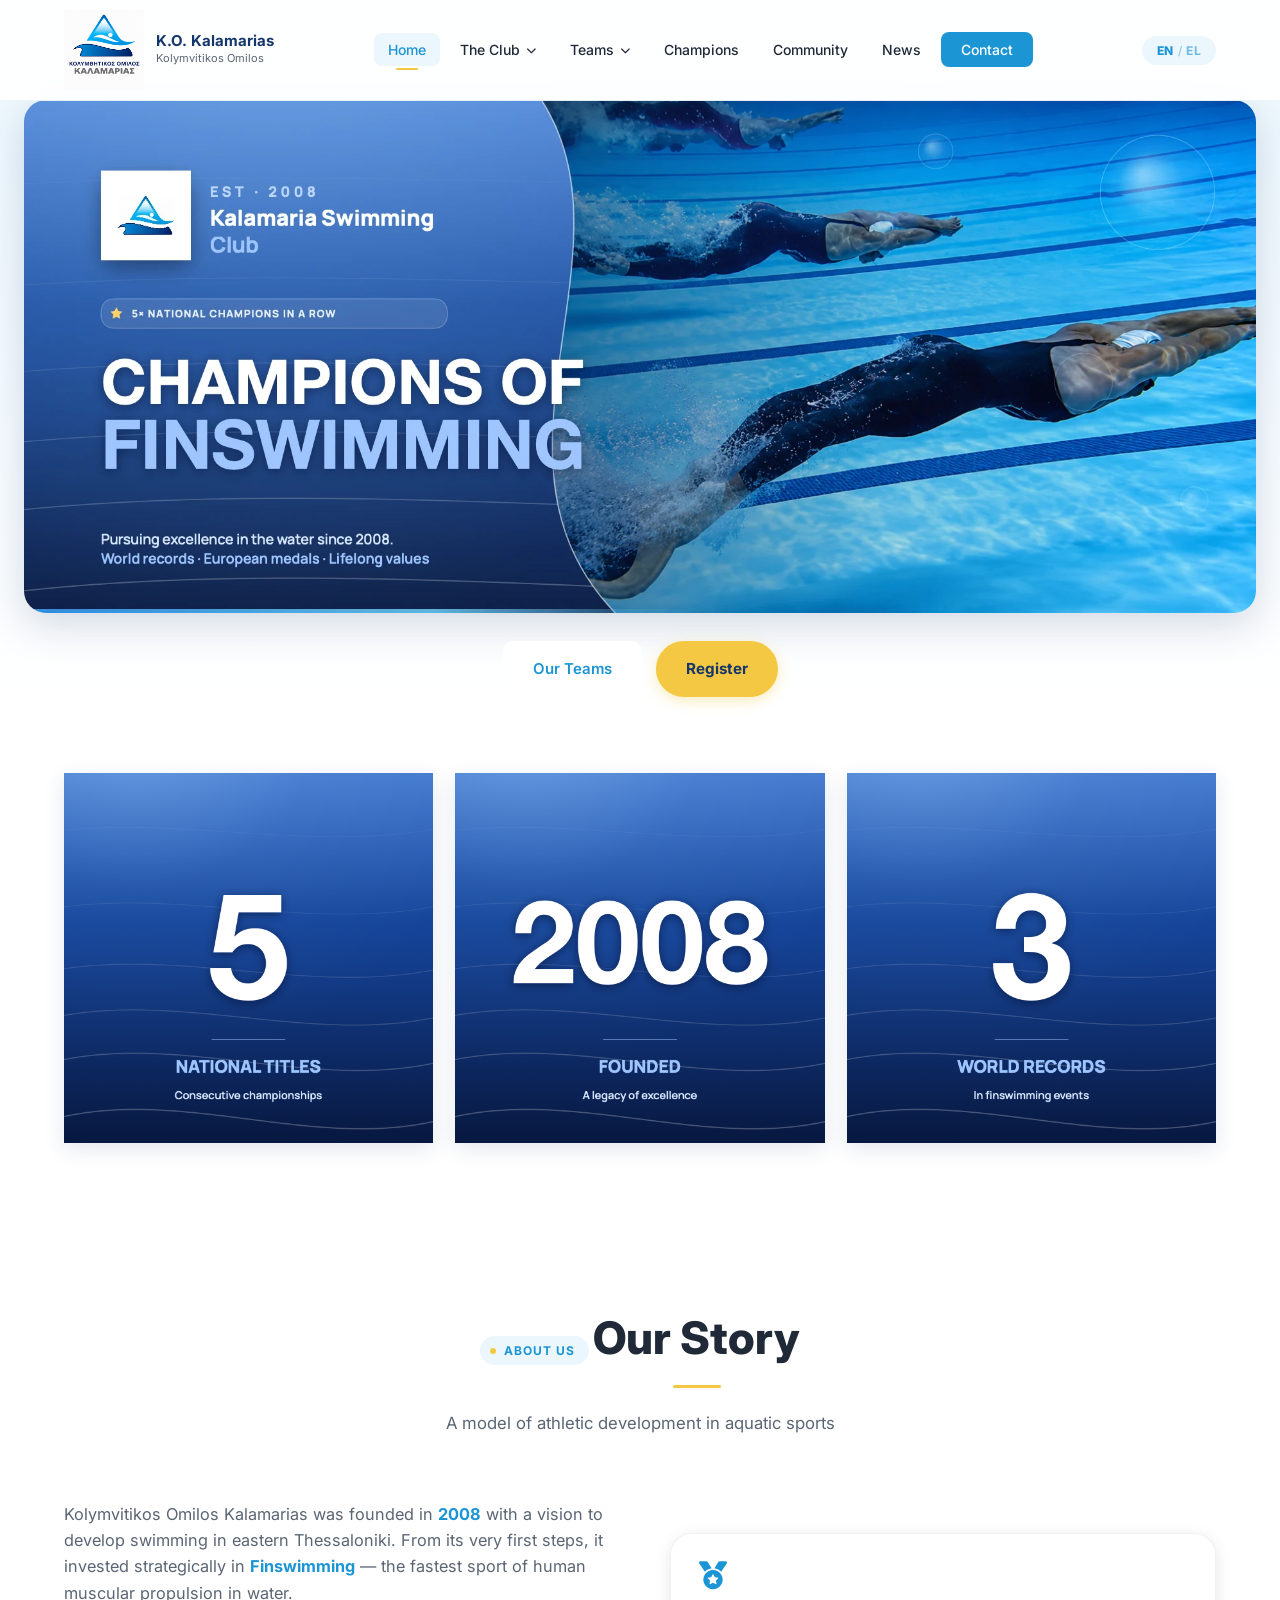
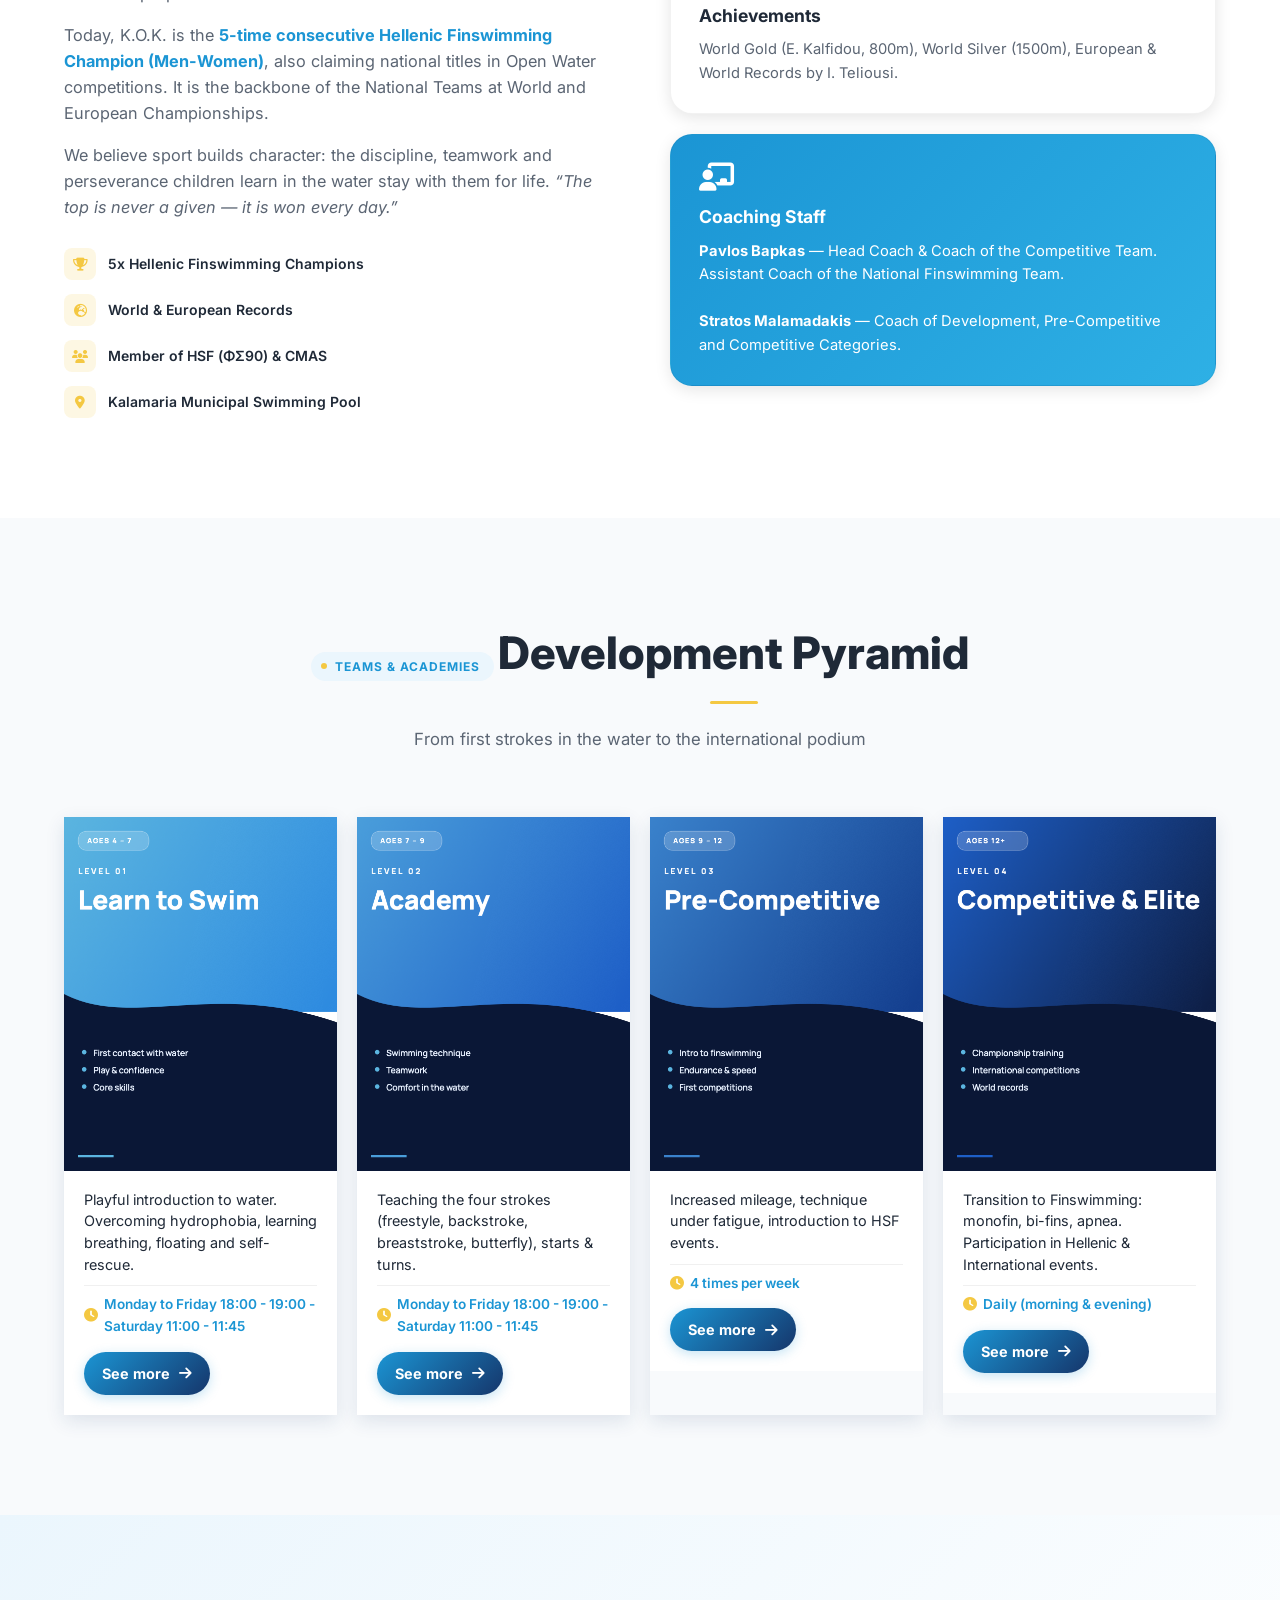
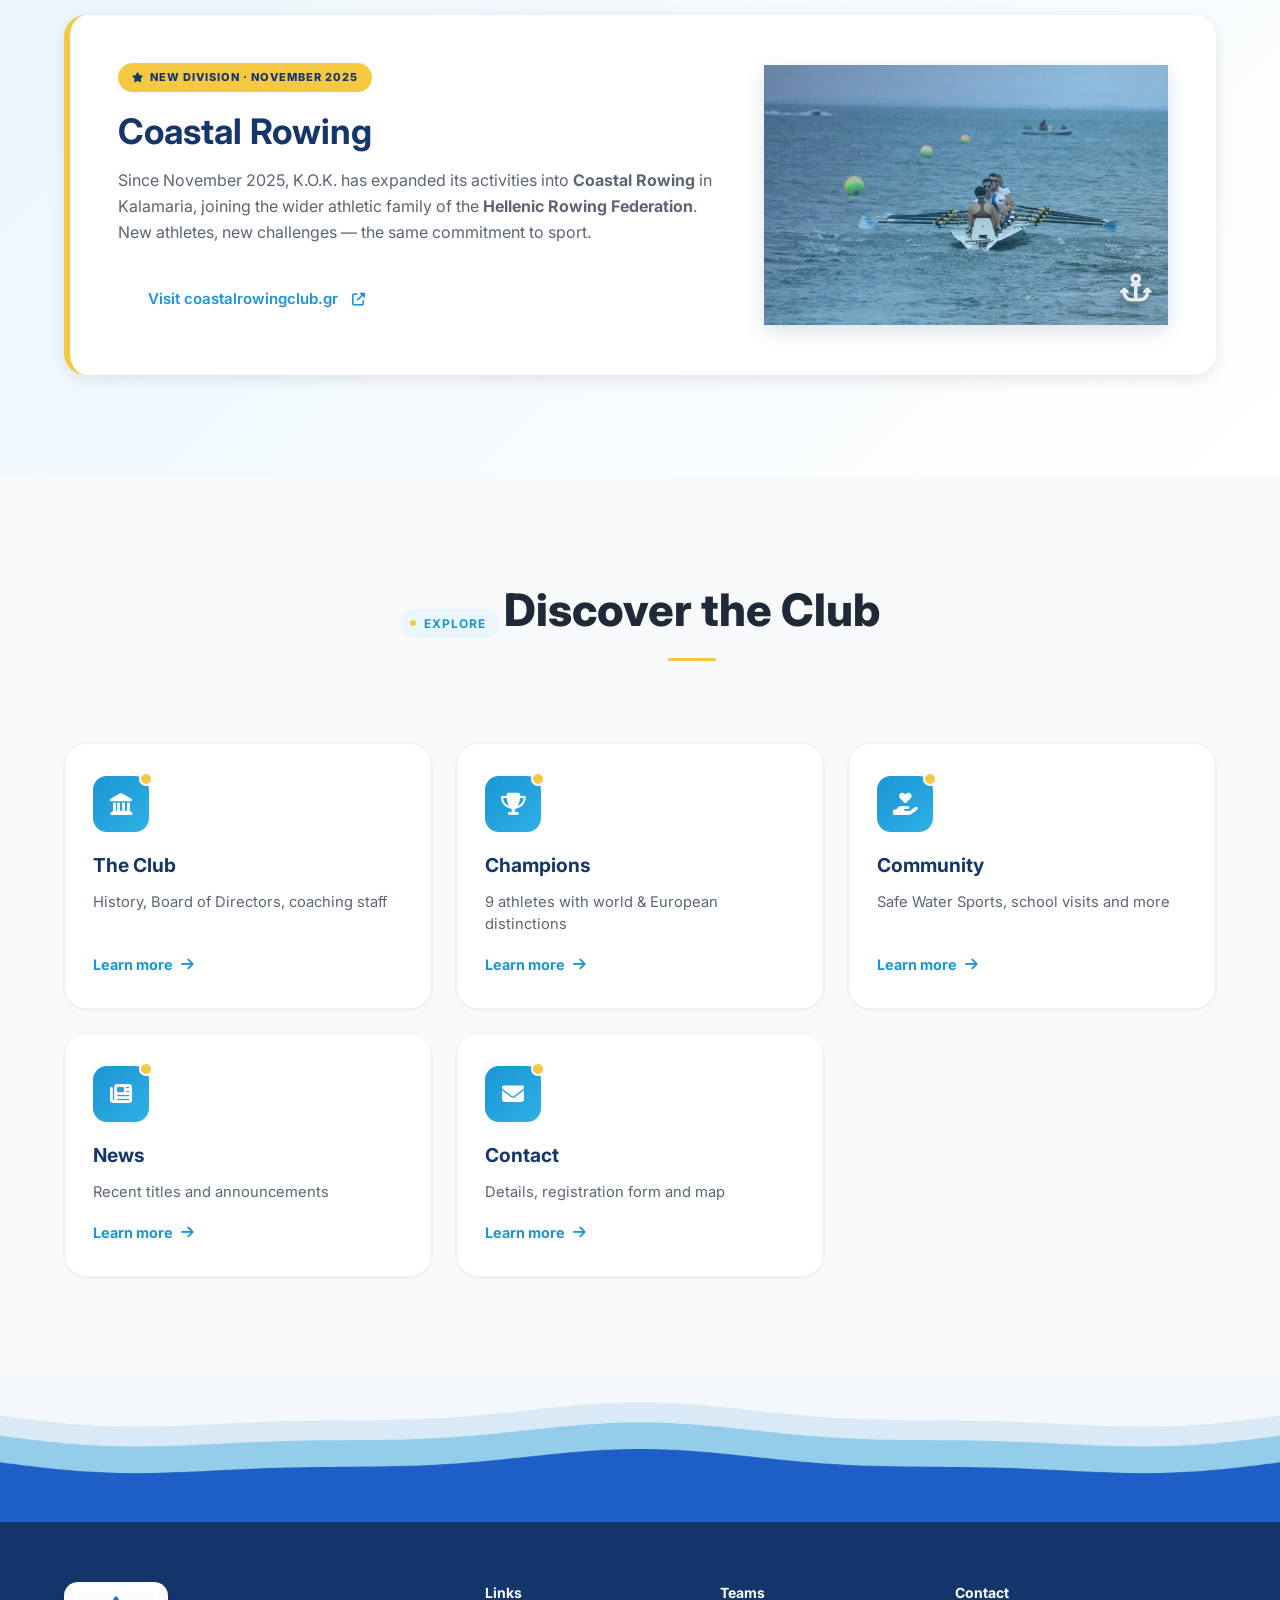
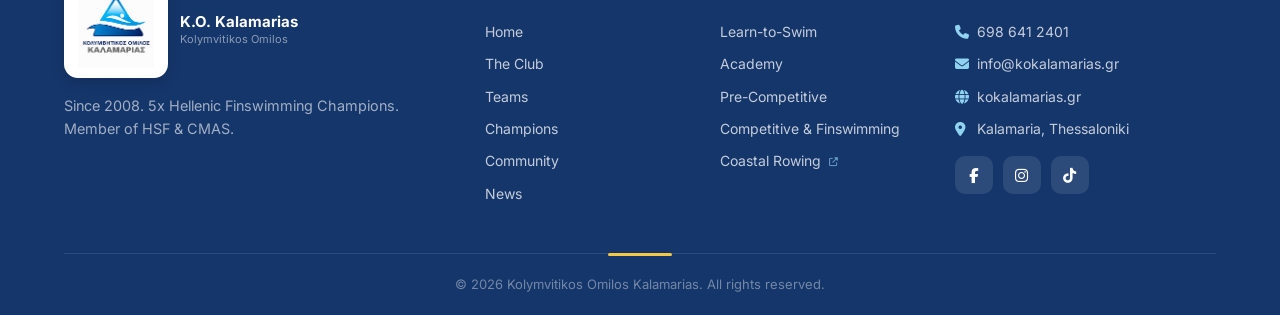
==== commit 52519c5d: "Performance + SEO: caching headers, WebP hero, sitemap, canonical tags" ====
--- a/index.html
+++ b/index.html
@@ -11,15 +11,15 @@
   <meta property="og:site_name" content="Κολυμβητικός Όμιλος Καλαμαριάς" />
   <meta property="og:title" content="Κολυμβητικός Όμιλος Καλαμαριάς — Πρωταθλητές Τεχνικής Κολύμβησης" />
   <meta property="og:description" content="Από το 2008 στην κορυφή της Τεχνικής Κολύμβησης. 5 συνεχόμενα Πανελλήνια Πρωταθλήματα, παγκόσμια & ευρωπαϊκά ρεκόρ." />
-  <meta property="og:image" content="https://kokalamarias.gr/images/og-image.jpg" />
+  <meta property="og:image" content="https://www.kokalamarias.gr/images/og-image.jpg" />
   <meta property="og:image:width" content="1200" />
   <meta property="og:image:height" content="630" />
   <meta property="og:locale" content="el_GR" />
   <meta name="twitter:card" content="summary_large_image" />
   <meta name="twitter:title" content="Κολυμβητικός Όμιλος Καλαμαριάς" />
   <meta name="twitter:description" content="Πρωταθλητές Τεχνικής Κολύμβησης από το 2008." />
-  <meta name="twitter:image" content="https://kokalamarias.gr/images/og-image.jpg" />
-
+  <meta name="twitter:image" content="https://www.kokalamarias.gr/images/og-image.jpg" />
+  <link rel="canonical" href="https://www.kokalamarias.gr/" />
   <link rel="icon" type="image/png" href="logo.png" />
   <link rel="stylesheet" href="style.css" />
   <link href="https://fonts.googleapis.com/css2?family=Inter:wght@300;400;600;700;900&display=swap" rel="stylesheet" />
@@ -32,8 +32,8 @@
   <!-- HERO (branded banner) -->
   <section class="hero-banner" id="home">
     <a href="teams.html" class="hero-banner-img-wrap">
-      <img src="images/01-hero-banner-1920x800.png" alt="Κολυμβητικός Όμιλος Καλαμαριάς — Πρωταθλητές Τεχνικής Κολύμβησης" class="hero-banner-img lang-only-el" />
-      <img src="images/en/01-hero-banner.png" alt="Kalamaria Swimming Club — Champions of Finswimming" class="hero-banner-img lang-only-en" />
+      <img src="images/01-hero-banner-1920x800.webp" alt="Κολυμβητικός Όμιλος Καλαμαριάς — Πρωταθλητές Τεχνικής Κολύμβησης" class="hero-banner-img lang-only-el" width="1920" height="800" fetchpriority="high" />
+      <img src="images/en/01-hero-banner.webp" alt="Kalamaria Swimming Club — Champions of Finswimming" class="hero-banner-img lang-only-en" width="1920" height="800" fetchpriority="high" />
     </a>
     <div class="hero-banner-cta">
       <a href="teams.html" class="btn btn-primary" data-i18n="hero.cta1">Τα Τμήματά μας</a>
--- a/style.css
+++ b/style.css
@@ -1604,3 +1604,525 @@
    ============================================ */
 html[lang="el"] .lang-only-en { display: none !important; }
 html[lang="en"] .lang-only-el { display: none !important; }
+
+/* ============================================
+   Individual article / athlete / team pages
+   ============================================ */
+.container-narrow {
+  max-width: 820px;
+  margin: 0 auto;
+}
+.back-link {
+  display: inline-flex;
+  align-items: center;
+  gap: 8px;
+  color: var(--blue-900, #15366B);
+  font-weight: 600;
+  margin-bottom: 24px;
+  text-decoration: none;
+  font-size: 0.95rem;
+}
+.back-link:hover {
+  color: var(--blue-700, #1B95D4);
+}
+.article-page {
+  background: #fff;
+  border-radius: 18px;
+  padding: 36px 40px;
+  box-shadow: 0 4px 24px rgba(21, 54, 107, 0.08);
+}
+.article-loading {
+  text-align: center;
+  color: #888;
+  padding: 40px 0;
+}
+.article-hero-photo {
+  margin: -36px -40px 28px;
+  border-radius: 18px 18px 0 0;
+  overflow: hidden;
+  background: #0a1830;
+  display: flex;
+  align-items: center;
+  justify-content: center;
+  max-height: 560px;
+}
+.article-hero-photo img {
+  width: 100%;
+  height: auto;
+  max-height: 560px;
+  object-fit: contain;
+  display: block;
+}
+/* If the image is landscape (wider than tall), let it fill the width
+   while staying within the max-height; cover keeps it clean. */
+.article-hero-photo img.landscape {
+  object-fit: cover;
+  height: 100%;
+}
+.article-meta {
+  display: flex;
+  gap: 14px;
+  flex-wrap: wrap;
+  align-items: center;
+  margin-bottom: 14px;
+}
+.article-meta .news-category,
+.article-meta .news-date {
+  margin: 0;
+}
+.article-title {
+  font-size: 2rem;
+  line-height: 1.25;
+  margin: 0 0 18px;
+  color: var(--blue-900, #15366B);
+}
+.article-summary {
+  font-size: 1.15rem;
+  line-height: 1.65;
+  color: #2a3e5a;
+  margin-bottom: 22px;
+}
+.article-summary p {
+  margin: 0 0 14px;
+}
+.article-body {
+  font-size: 1rem;
+  line-height: 1.7;
+  color: #333;
+}
+.article-body p { margin: 0 0 14px; }
+.article-body ul { padding-left: 22px; margin: 0 0 16px; }
+.article-body li { margin: 4px 0; }
+.article-footer {
+  margin-top: 36px;
+  padding-top: 24px;
+  border-top: 1px solid #e5ecf3;
+  display: flex;
+  gap: 12px;
+  flex-wrap: wrap;
+}
+.article-notfound {
+  text-align: center;
+  padding: 60px 20px;
+}
+.article-notfound i {
+  font-size: 3rem;
+  color: #c0392b;
+  margin-bottom: 16px;
+}
+.article-notfound h1 { margin: 0 0 8px; }
+
+/* Clickable news card titles & photos */
+.news-card h3 a,
+.news-photo a { text-decoration: none; color: inherit; display: block; }
+.news-card h3 a:hover { color: var(--blue-700, #1B95D4); }
+.news-photo a img { display: block; }
+
+/* Clickable athlete card names */
+.champion-card h3 a { text-decoration: none; color: inherit; }
+.champion-card h3 a:hover { color: var(--blue-700, #1B95D4); }
+
+/* Athlete profile page */
+.champion-page .champion-header {
+  margin-bottom: 24px;
+}
+.champion-page h1 {
+  font-size: 1.8rem;
+  margin: 0 0 4px;
+  color: var(--blue-900, #15366B);
+}
+.achievements-title {
+  font-size: 1.1rem;
+  margin: 24px 0 12px;
+  color: var(--blue-900, #15366B);
+  text-transform: uppercase;
+  letter-spacing: 0.5px;
+}
+
+/* Team page */
+.team-page h1 {
+  font-size: 2rem;
+  margin: 8px 0 18px;
+  color: var(--blue-900, #15366B);
+}
+.team-desc {
+  font-size: 1.1rem;
+  line-height: 1.65;
+  color: #2a3e5a;
+  margin-bottom: 18px;
+}
+.team-schedule {
+  display: inline-flex;
+  align-items: center;
+  gap: 8px;
+  background: #f0f7fd;
+  color: var(--blue-900, #15366B);
+  padding: 8px 16px;
+  border-radius: 8px;
+  font-weight: 600;
+}
+
+@media (max-width: 640px) {
+  .article-page { padding: 24px 22px; border-radius: 14px; }
+  .article-hero-photo { margin: -24px -22px 20px; border-radius: 14px 14px 0 0; }
+  .article-title { font-size: 1.5rem; }
+  .article-summary { font-size: 1rem; }
+}
+
+/* ============================================
+   Champion avatar with photo (replaces icon)
+   ============================================ */
+.champion-avatar.champion-avatar-photo {
+  padding: 0;
+  overflow: hidden;
+  background: #f0f7fd;
+}
+.champion-avatar.champion-avatar-photo img {
+  width: 100%;
+  height: 100%;
+  object-fit: cover;
+  display: block;
+}
+.champion-avatar.champion-avatar-large {
+  width: 120px;
+  height: 120px;
+  font-size: 2.5rem;
+}
+.champion-avatar.champion-avatar-large.champion-avatar-photo img {
+  width: 120px;
+  height: 120px;
+}
+
+/* ============================================
+   Translation notice on untranslated EN articles
+   ============================================ */
+.translate-notice {
+  display: flex;
+  align-items: flex-start;
+  gap: 12px;
+  background: linear-gradient(135deg, #fff8e1 0%, #ffecb3 100%);
+  border-left: 4px solid var(--yellow, #F4C842);
+  padding: 14px 18px;
+  border-radius: 8px;
+  margin: -10px -10px 24px;
+  font-size: 0.95rem;
+  color: #5a4500;
+  line-height: 1.5;
+}
+.translate-notice i {
+  font-size: 1.3rem;
+  color: var(--blue-900, #15366B);
+  margin-top: 1px;
+}
+.translate-notice a {
+  color: var(--blue-700, #1B95D4);
+  text-decoration: underline;
+  font-weight: 600;
+}
+.translate-notice a:hover { color: var(--blue-900, #15366B); }
+
+/* ============================================
+   Video embed (responsive 16:9)
+   ============================================ */
+.video-embed {
+  position: relative;
+  width: 100%;
+  padding-bottom: 56.25%; /* 16:9 aspect ratio */
+  margin: 24px 0;
+  border-radius: 12px;
+  overflow: hidden;
+  background: #000;
+  box-shadow: 0 4px 16px rgba(21, 54, 107, 0.15);
+}
+.video-embed iframe {
+  position: absolute;
+  top: 0;
+  left: 0;
+  width: 100%;
+  height: 100%;
+  border: 0;
+}
+
+/* Video badge in news cards */
+.news-video-badge {
+  display: inline-flex;
+  align-items: center;
+  gap: 5px;
+  background: linear-gradient(135deg, #ff4458, #ff7e3d);
+  color: #fff;
+  padding: 3px 10px;
+  border-radius: 12px;
+  font-size: 0.72rem;
+  font-weight: 700;
+  letter-spacing: 0.4px;
+  margin-left: 6px;
+  vertical-align: middle;
+}
+.news-video-badge i { font-size: 0.65rem; }
+
+/* ============================================
+   Team FAQ accordion
+   ============================================ */
+.team-coach-intro {
+  display: inline-flex;
+  align-items: center;
+  gap: 8px;
+  background: #fff4cf;
+  color: #5a4500;
+  padding: 10px 16px;
+  border-radius: 8px;
+  font-weight: 600;
+  font-size: 0.95rem;
+  margin: 14px 0 0;
+  border-left: 3px solid var(--yellow, #F4C842);
+}
+.faq-title {
+  font-size: 1.45rem;
+  color: var(--blue-900, #15366B);
+  margin: 36px 0 18px;
+  display: flex;
+  align-items: center;
+  gap: 10px;
+  padding-top: 24px;
+  border-top: 1px solid #e5ecf3;
+}
+.faq-title i { color: var(--blue-700, #1B95D4); }
+.faq-section {
+  font-size: 1.05rem;
+  color: var(--blue-900, #15366B);
+  margin: 22px 0 10px;
+  padding: 8px 14px;
+  background: linear-gradient(90deg, #e6f1fb 0%, transparent 100%);
+  border-left: 3px solid var(--blue-700, #1B95D4);
+  border-radius: 0 6px 6px 0;
+  font-weight: 700;
+  text-transform: uppercase;
+  letter-spacing: 0.4px;
+}
+.faq-list {
+  display: flex;
+  flex-direction: column;
+  gap: 10px;
+  margin-bottom: 8px;
+}
+.faq-item {
+  background: #fff;
+  border: 1px solid #e1e8f0;
+  border-radius: 10px;
+  overflow: hidden;
+  transition: box-shadow 0.2s, border-color 0.2s;
+}
+.faq-item[open] {
+  border-color: var(--blue-700, #1B95D4);
+  box-shadow: 0 4px 18px rgba(27, 149, 212, 0.12);
+}
+.faq-q {
+  cursor: pointer;
+  padding: 14px 18px 14px 22px;
+  font-weight: 600;
+  color: var(--blue-900, #15366B);
+  list-style: none;
+  position: relative;
+  user-select: none;
+  display: flex;
+  align-items: flex-start;
+  gap: 12px;
+  font-size: 1rem;
+  line-height: 1.4;
+  background: #fafcfe;
+  transition: background 0.15s;
+}
+.faq-q::-webkit-details-marker { display: none; }
+.faq-q::before {
+  content: "+";
+  flex-shrink: 0;
+  display: inline-flex;
+  align-items: center;
+  justify-content: center;
+  width: 24px;
+  height: 24px;
+  background: var(--blue-700, #1B95D4);
+  color: #fff;
+  border-radius: 50%;
+  font-size: 18px;
+  font-weight: 700;
+  line-height: 1;
+  transition: transform 0.2s, background 0.2s;
+}
+.faq-item[open] .faq-q::before {
+  content: "−";
+  transform: rotate(180deg);
+  background: var(--blue-900, #15366B);
+}
+.faq-q:hover { background: #f0f7fd; }
+.faq-a {
+  padding: 4px 22px 18px 54px;
+  color: #2a3e5a;
+  line-height: 1.65;
+  font-size: 0.97rem;
+}
+
+@media (max-width: 640px) {
+  .faq-q { font-size: 0.95rem; padding: 12px 14px 12px 16px; }
+  .faq-q::before { width: 22px; height: 22px; font-size: 16px; }
+  .faq-a { padding: 4px 16px 14px 40px; font-size: 0.93rem; }
+  .faq-title { font-size: 1.2rem; }
+}
+
+/* ============================================
+   FAQ inviting visuals
+   ============================================ */
+.faq-header {
+  margin-top: 36px;
+  padding-top: 24px;
+  border-top: 1px solid #e5ecf3;
+}
+.faq-header .faq-title {
+  margin: 0 0 6px;
+  padding: 0;
+  border: 0;
+}
+.faq-intro {
+  color: #4a5d7a;
+  font-size: 0.95rem;
+  margin: 0 0 22px;
+  display: flex;
+  align-items: center;
+  gap: 8px;
+  font-style: italic;
+}
+.faq-q {
+  justify-content: space-between;
+  flex-wrap: nowrap;
+}
+.faq-q-text { flex: 1; }
+.faq-q-hint {
+  flex-shrink: 0;
+  font-size: 0.75rem;
+  font-weight: 600;
+  color: var(--blue-700, #1B95D4);
+  background: #e6f1fb;
+  padding: 4px 10px;
+  border-radius: 12px;
+  margin-left: 10px;
+  white-space: nowrap;
+  transition: opacity 0.2s, transform 0.2s;
+  text-transform: lowercase;
+  letter-spacing: 0.2px;
+}
+.faq-item[open] .faq-q-hint {
+  opacity: 0;
+  transform: scale(0.8);
+  pointer-events: none;
+}
+.faq-q:hover .faq-q-hint {
+  background: var(--blue-700, #1B95D4);
+  color: #fff;
+}
+
+/* Gentle pulse on the first FAQ item to draw attention */
+.faq-list .faq-item:first-child:not([open]) .faq-q::before {
+  animation: faqPulse 2s ease-in-out infinite;
+}
+@keyframes faqPulse {
+  0%, 100% { box-shadow: 0 0 0 0 rgba(27, 149, 212, 0.55); }
+  50% { box-shadow: 0 0 0 8px rgba(27, 149, 212, 0); }
+}
+
+@media (max-width: 640px) {
+  .faq-q-hint { display: none; }  /* Hide hint on mobile (tap is obvious) */
+  .faq-intro { font-size: 0.88rem; }
+}
+
+/* ============================================
+   /teams listing — invite to click CTA
+   ============================================ */
+.program-card-link {
+  display: block;
+  text-decoration: none;
+  transition: transform 0.25s ease, box-shadow 0.25s ease;
+  position: relative;
+}
+.program-card-link:hover {
+  transform: translateY(-4px);
+}
+.program-card-link img {
+  transition: filter 0.25s ease;
+}
+.program-card-link:hover img {
+  filter: brightness(1.05) saturate(1.1);
+}
+.program-cta {
+  display: inline-flex;
+  align-items: center;
+  gap: 8px;
+  background: linear-gradient(135deg, var(--blue-700, #1B95D4), var(--blue-900, #15366B));
+  color: #fff;
+  padding: 10px 18px;
+  border-radius: 24px;
+  font-weight: 700;
+  font-size: 0.9rem;
+  margin-top: 14px;
+  transition: transform 0.2s ease, box-shadow 0.2s ease;
+  box-shadow: 0 3px 12px rgba(27, 149, 212, 0.25);
+  letter-spacing: 0.2px;
+}
+.program-cta .fa-arrow-right {
+  transition: transform 0.2s ease;
+}
+.program-card-link:hover .program-cta {
+  transform: scale(1.03);
+  box-shadow: 0 5px 18px rgba(27, 149, 212, 0.4);
+}
+.program-card-link:hover .program-cta .fa-arrow-right {
+  transform: translateX(4px);
+}
+
+/* Gentle pulse on the CTA buttons so users notice */
+@keyframes programCtaPulse {
+  0%, 100% { box-shadow: 0 3px 12px rgba(27, 149, 212, 0.25); }
+  50%      { box-shadow: 0 3px 12px rgba(27, 149, 212, 0.25), 0 0 0 6px rgba(244, 200, 66, 0.25); }
+}
+.program-cta {
+  animation: programCtaPulse 2.8s ease-in-out infinite;
+}
+.program-card-link:hover .program-cta {
+  animation: none;  /* Stop pulsing on hover */
+}
+
+/* ============================================
+   Coach intro with photo avatar
+   ============================================ */
+.team-coach-intro {
+  /* Override the older inline-flex styling with new image-friendly layout */
+  display: flex;
+  align-items: center;
+  gap: 12px;
+  padding: 12px 18px 12px 12px;
+  max-width: fit-content;
+}
+.team-coach-intro .team-coach-icon {
+  font-size: 1.3rem;
+  color: var(--blue-900, #15366B);
+  flex-shrink: 0;
+}
+.team-coach-photo {
+  width: 56px;
+  height: 56px;
+  border-radius: 50%;
+  object-fit: cover;
+  flex-shrink: 0;
+  border: 3px solid #fff;
+  box-shadow: 0 2px 8px rgba(21, 54, 107, 0.18);
+  background: #fff;
+}
+.team-coach-intro span {
+  line-height: 1.4;
+  font-size: 0.95rem;
+}
+
+@media (max-width: 640px) {
+  .team-coach-photo { width: 48px; height: 48px; border-width: 2px; }
+  .team-coach-intro { gap: 10px; padding: 10px 14px 10px 10px; }
+  .team-coach-intro span { font-size: 0.9rem; }
+}
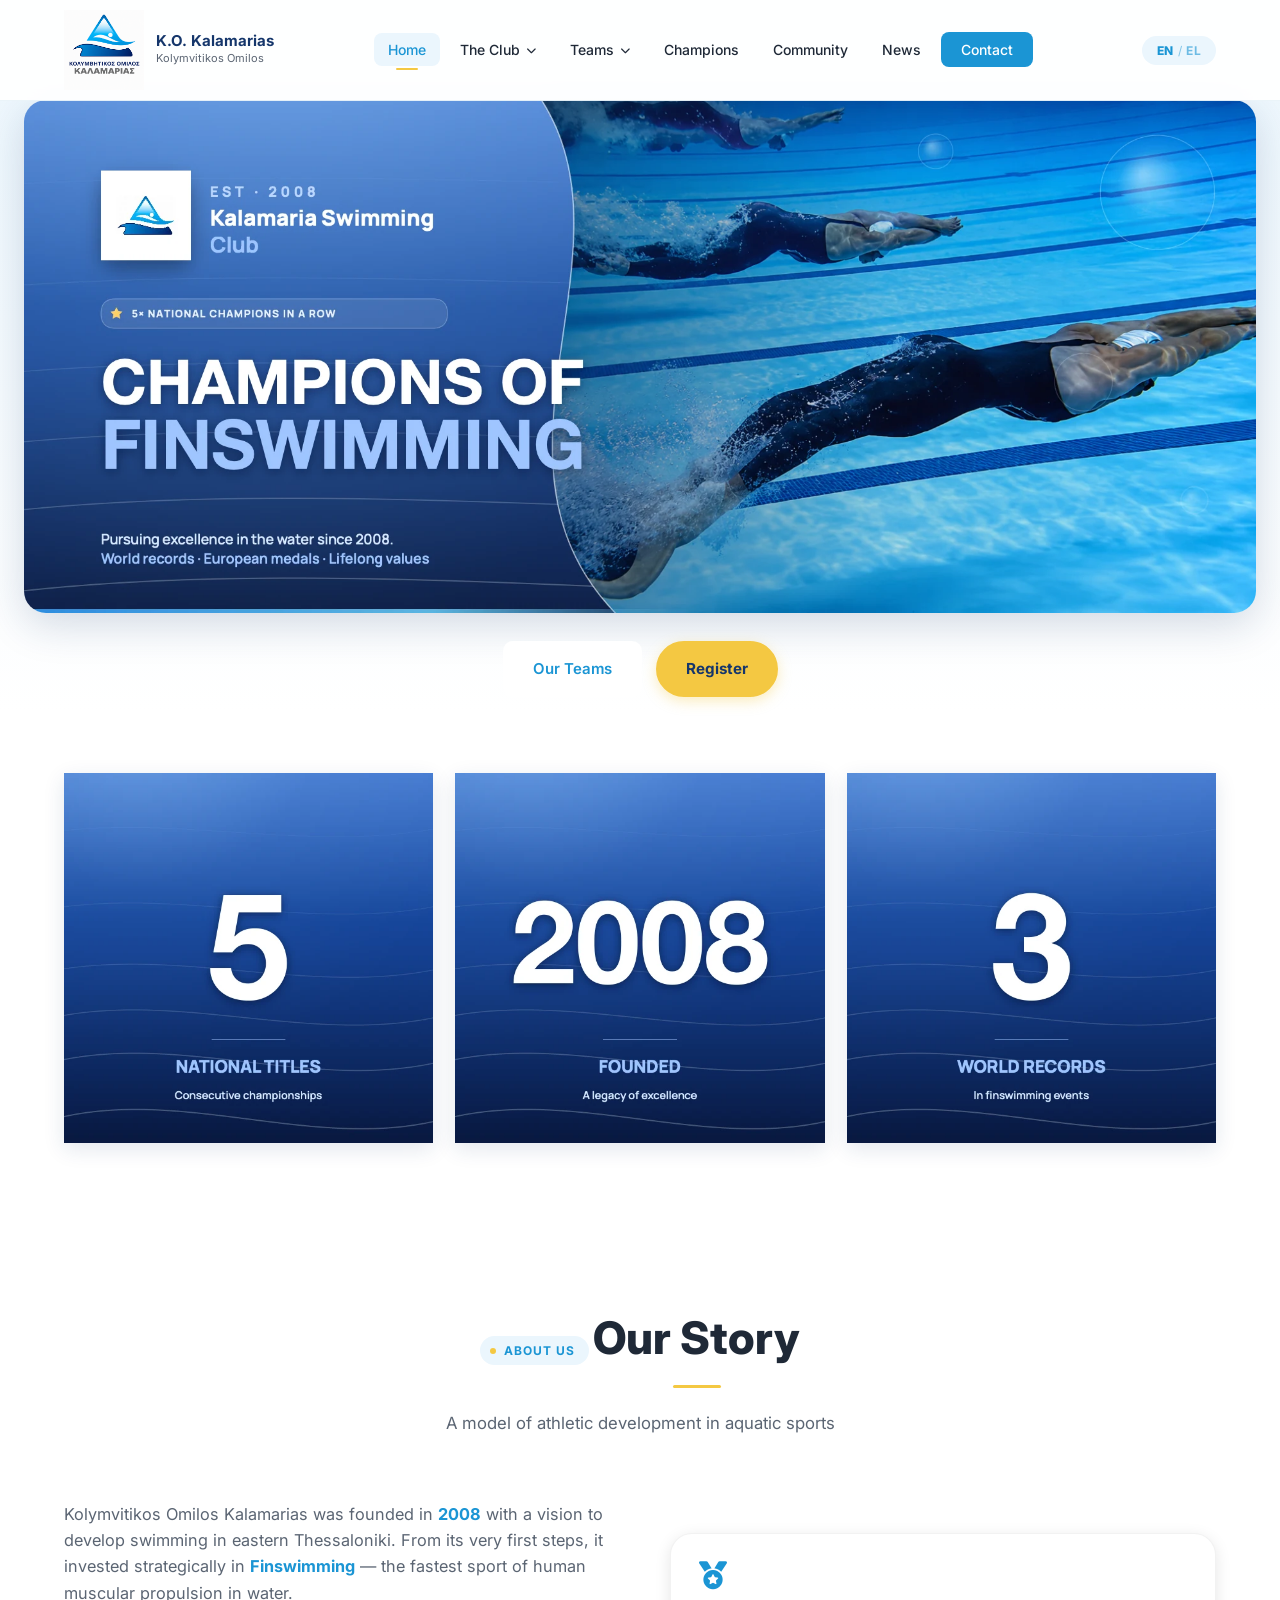
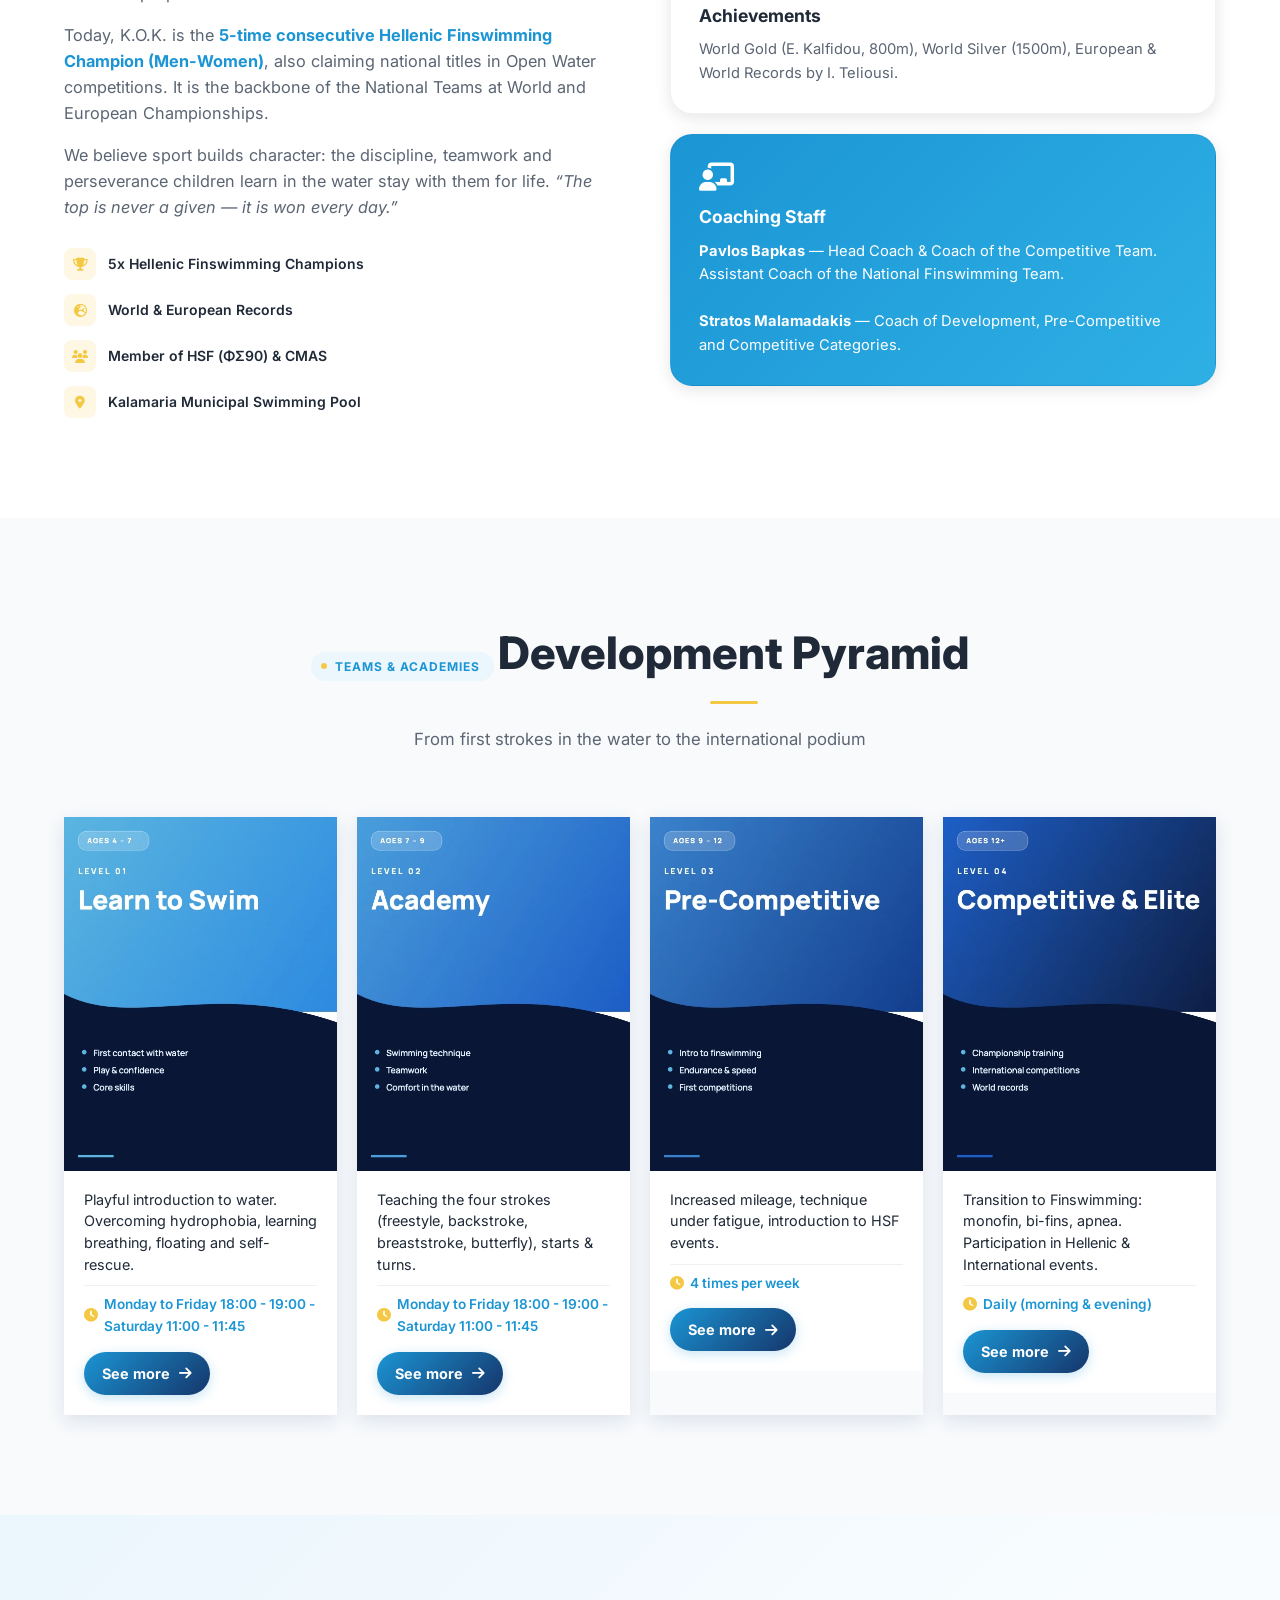
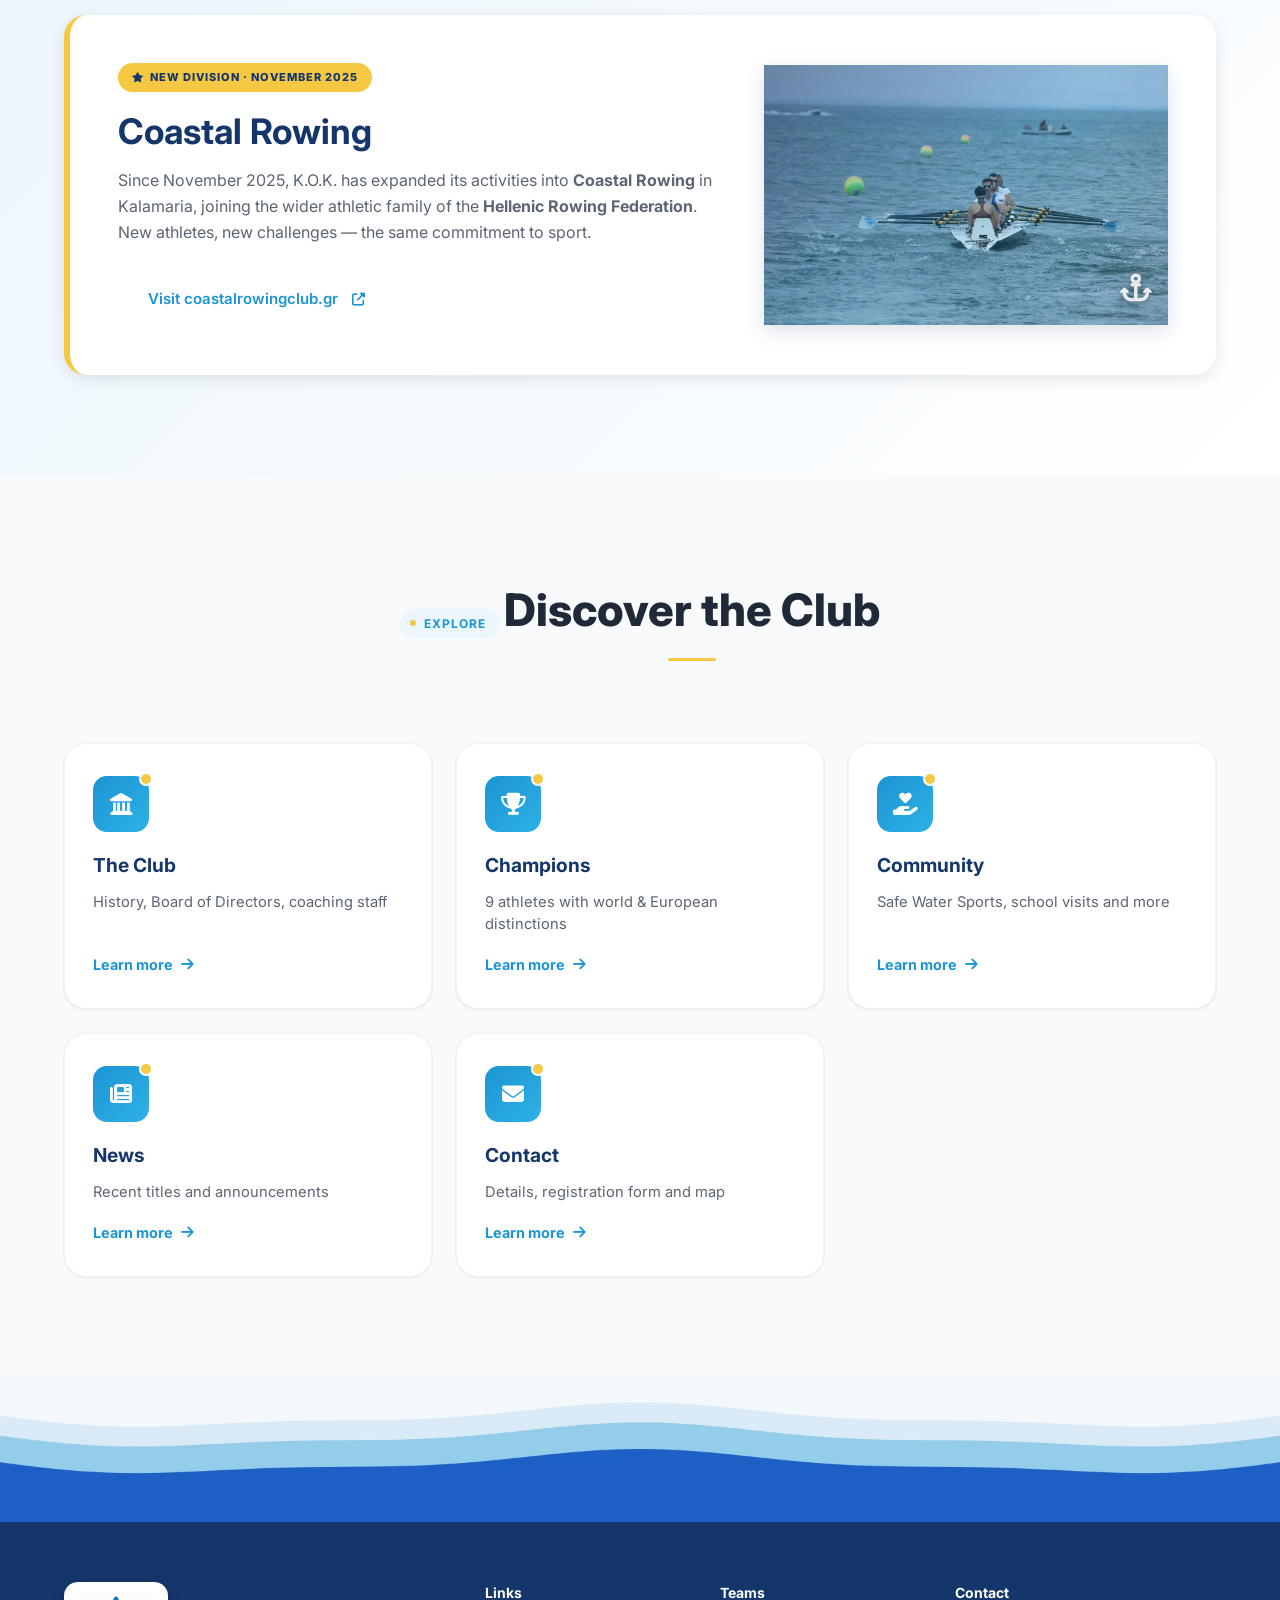
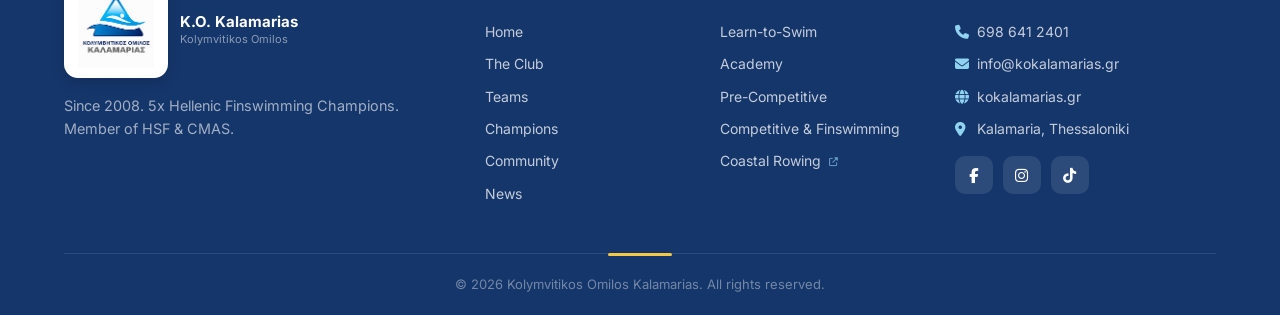
==== commit f614d90f: "404 page, dynamic sitemap, WebP images, cleanup" ====
--- a/index.html
+++ b/index.html
@@ -45,12 +45,12 @@
   <section class="section stats-section">
     <div class="container">
       <div class="stats-grid">
-        <img src="images/03a-stat-panellinia.png" alt="5 Συνεχόμενα Πανελλήνια" class="stat-card-img lang-only-el" />
-        <img src="images/03b-stat-idrysi.png" alt="Ίδρυση 2008" class="stat-card-img lang-only-el" />
-        <img src="images/03c-stat-rekor.png" alt="3 Παγκόσμια Ρεκόρ" class="stat-card-img lang-only-el" />
-        <img src="images/en/03a-stat-titles.png" alt="5 Consecutive National Titles" class="stat-card-img lang-only-en" />
-        <img src="images/en/03b-stat-founded.png" alt="Founded 2008" class="stat-card-img lang-only-en" />
-        <img src="images/en/03c-stat-records.png" alt="3 World Records" class="stat-card-img lang-only-en" />
+        <img src="images/03a-stat-panellinia.webp" alt="5 Συνεχόμενα Πανελλήνια" class="stat-card-img lang-only-el" />
+        <img src="images/03b-stat-idrysi.webp" alt="Ίδρυση 2008" class="stat-card-img lang-only-el" />
+        <img src="images/03c-stat-rekor.webp" alt="3 Παγκόσμια Ρεκόρ" class="stat-card-img lang-only-el" />
+        <img src="images/en/03a-stat-titles.webp" alt="5 Consecutive National Titles" class="stat-card-img lang-only-en" />
+        <img src="images/en/03b-stat-founded.webp" alt="Founded 2008" class="stat-card-img lang-only-en" />
+        <img src="images/en/03c-stat-records.webp" alt="3 World Records" class="stat-card-img lang-only-en" />
       </div>
     </div>
   </section>
@@ -106,20 +106,20 @@
       </div>
       <div class="programs-grid">
         <a href="teams.html#t1" class="program-card-link">
-          <img src="images/04a-program-ekmathisi.png" alt="Επίπεδο 01 — Εκμάθηση (4-7 ετών)" class="lang-only-el" />
-          <img src="images/en/04a-program-learn-to-swim.png" alt="Level 01 — Learn to Swim (Ages 4-7)" class="lang-only-en" />
+          <img src="images/04a-program-ekmathisi.webp" alt="Επίπεδο 01 — Εκμάθηση (4-7 ετών)" class="lang-only-el" />
+          <img src="images/en/04a-program-learn-to-swim.webp" alt="Level 01 — Learn to Swim (Ages 4-7)" class="lang-only-en" />
         </a>
         <a href="teams.html#t2" class="program-card-link">
-          <img src="images/04b-program-akadimia.png" alt="Επίπεδο 02 — Ακαδημία (7-9 ετών)" class="lang-only-el" />
-          <img src="images/en/04b-program-academy.png" alt="Level 02 — Academy (Ages 7-9)" class="lang-only-en" />
+          <img src="images/04b-program-akadimia.webp" alt="Επίπεδο 02 — Ακαδημία (7-9 ετών)" class="lang-only-el" />
+          <img src="images/en/04b-program-academy.webp" alt="Level 02 — Academy (Ages 7-9)" class="lang-only-en" />
         </a>
         <a href="teams.html#t3" class="program-card-link">
-          <img src="images/04c-program-proagonistiko.png" alt="Επίπεδο 03 — Προαγωνιστικό (9-12 ετών)" class="lang-only-el" />
-          <img src="images/en/04c-program-pre-competitive.png" alt="Level 03 — Pre-Competitive (Ages 9-12)" class="lang-only-en" />
+          <img src="images/04c-program-proagonistiko.webp" alt="Επίπεδο 03 — Προαγωνιστικό (9-12 ετών)" class="lang-only-el" />
+          <img src="images/en/04c-program-pre-competitive.webp" alt="Level 03 — Pre-Competitive (Ages 9-12)" class="lang-only-en" />
         </a>
         <a href="teams.html#t4" class="program-card-link">
-          <img src="images/04d-program-agonistiko.png" alt="Επίπεδο 04 — Αγωνιστικό &amp; Τεχνική (12+ ετών)" class="lang-only-el" />
-          <img src="images/en/04d-program-competitive.png" alt="Level 04 — Competitive &amp; Finswimming (Ages 12+)" class="lang-only-en" />
+          <img src="images/04d-program-agonistiko.webp" alt="Επίπεδο 04 — Αγωνιστικό &amp; Τεχνική (12+ ετών)" class="lang-only-el" />
+          <img src="images/en/04d-program-competitive.webp" alt="Level 04 — Competitive &amp; Finswimming (Ages 12+)" class="lang-only-en" />
         </a>
       </div>
     </div>
@@ -188,7 +188,7 @@
 
   <!-- WAVE DIVIDER → Footer transition -->
   <div class="wave-divider">
-    <img src="images/06-wave-divider-1920x220.png" alt="" aria-hidden="true" />
+    <img src="images/06-wave-divider-1920x220.webp" alt="" aria-hidden="true" />
   </div>
 
   <div id="site-footer"></div>
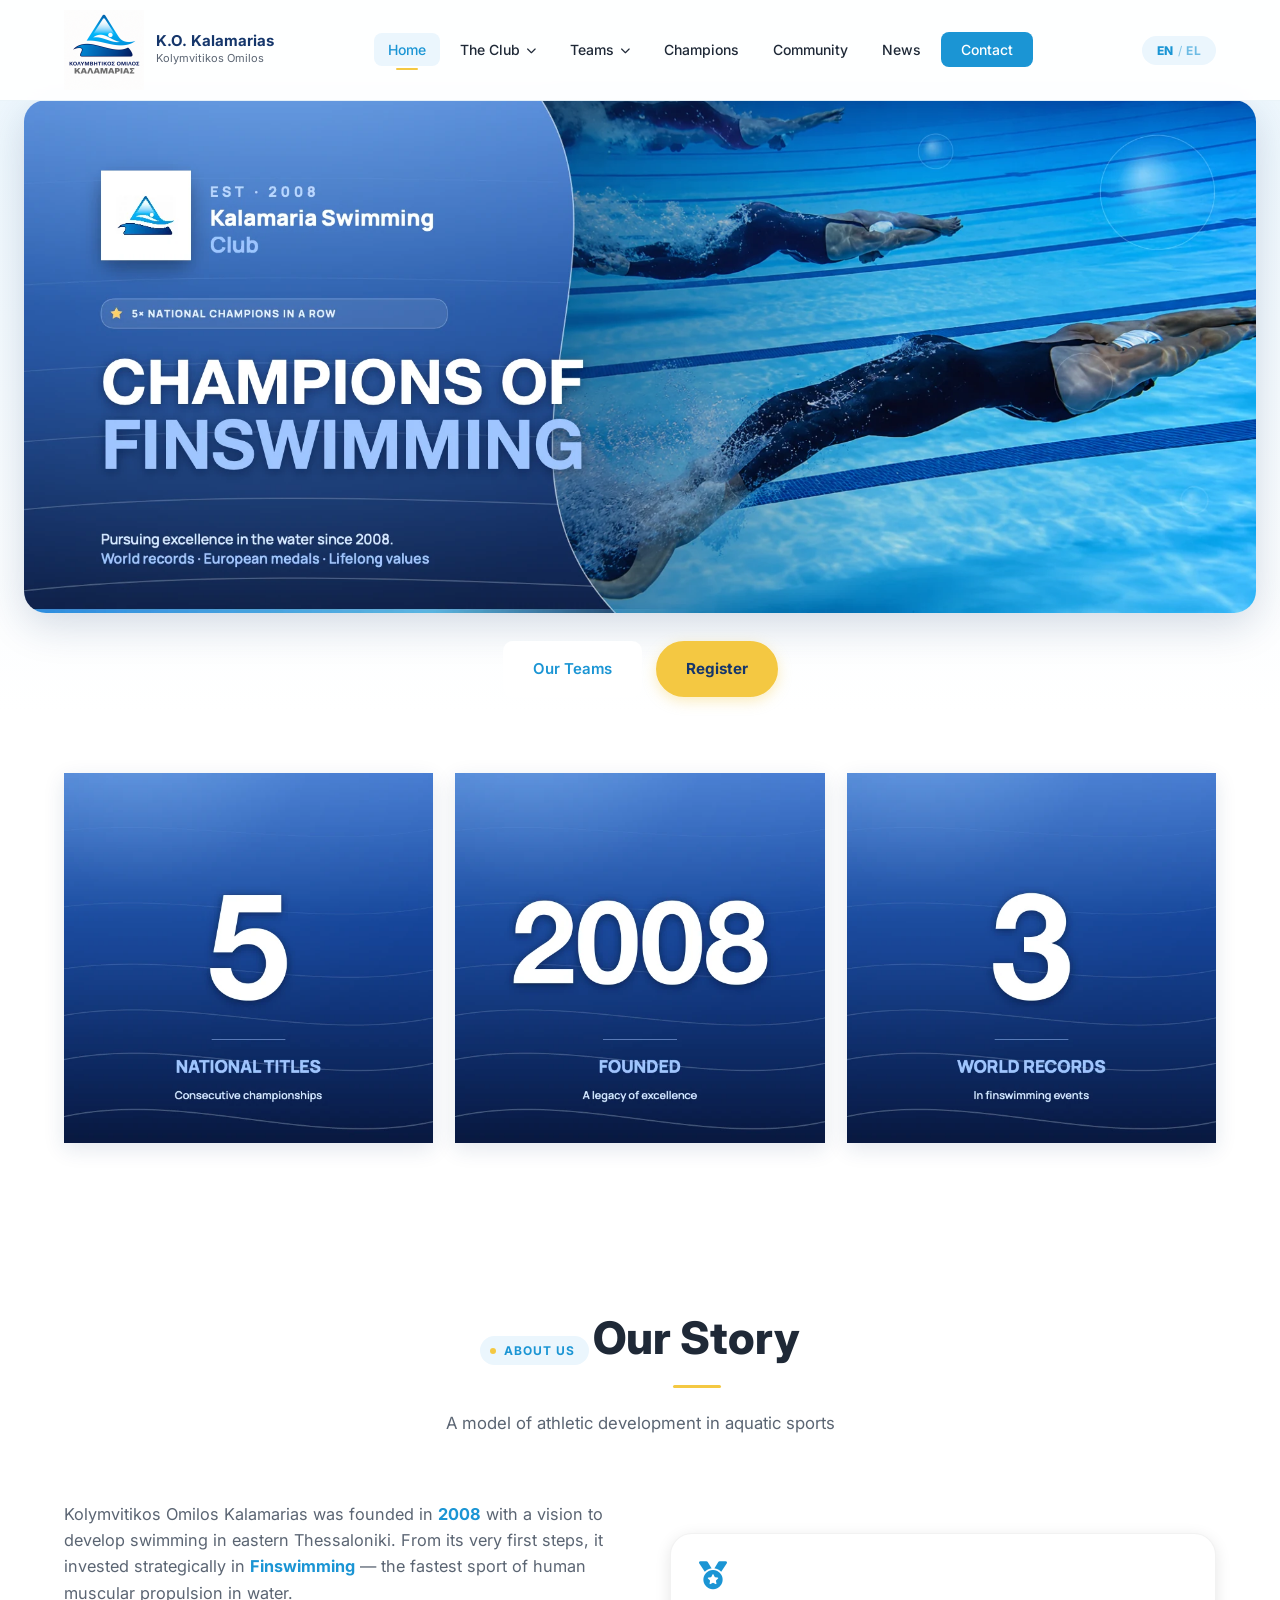
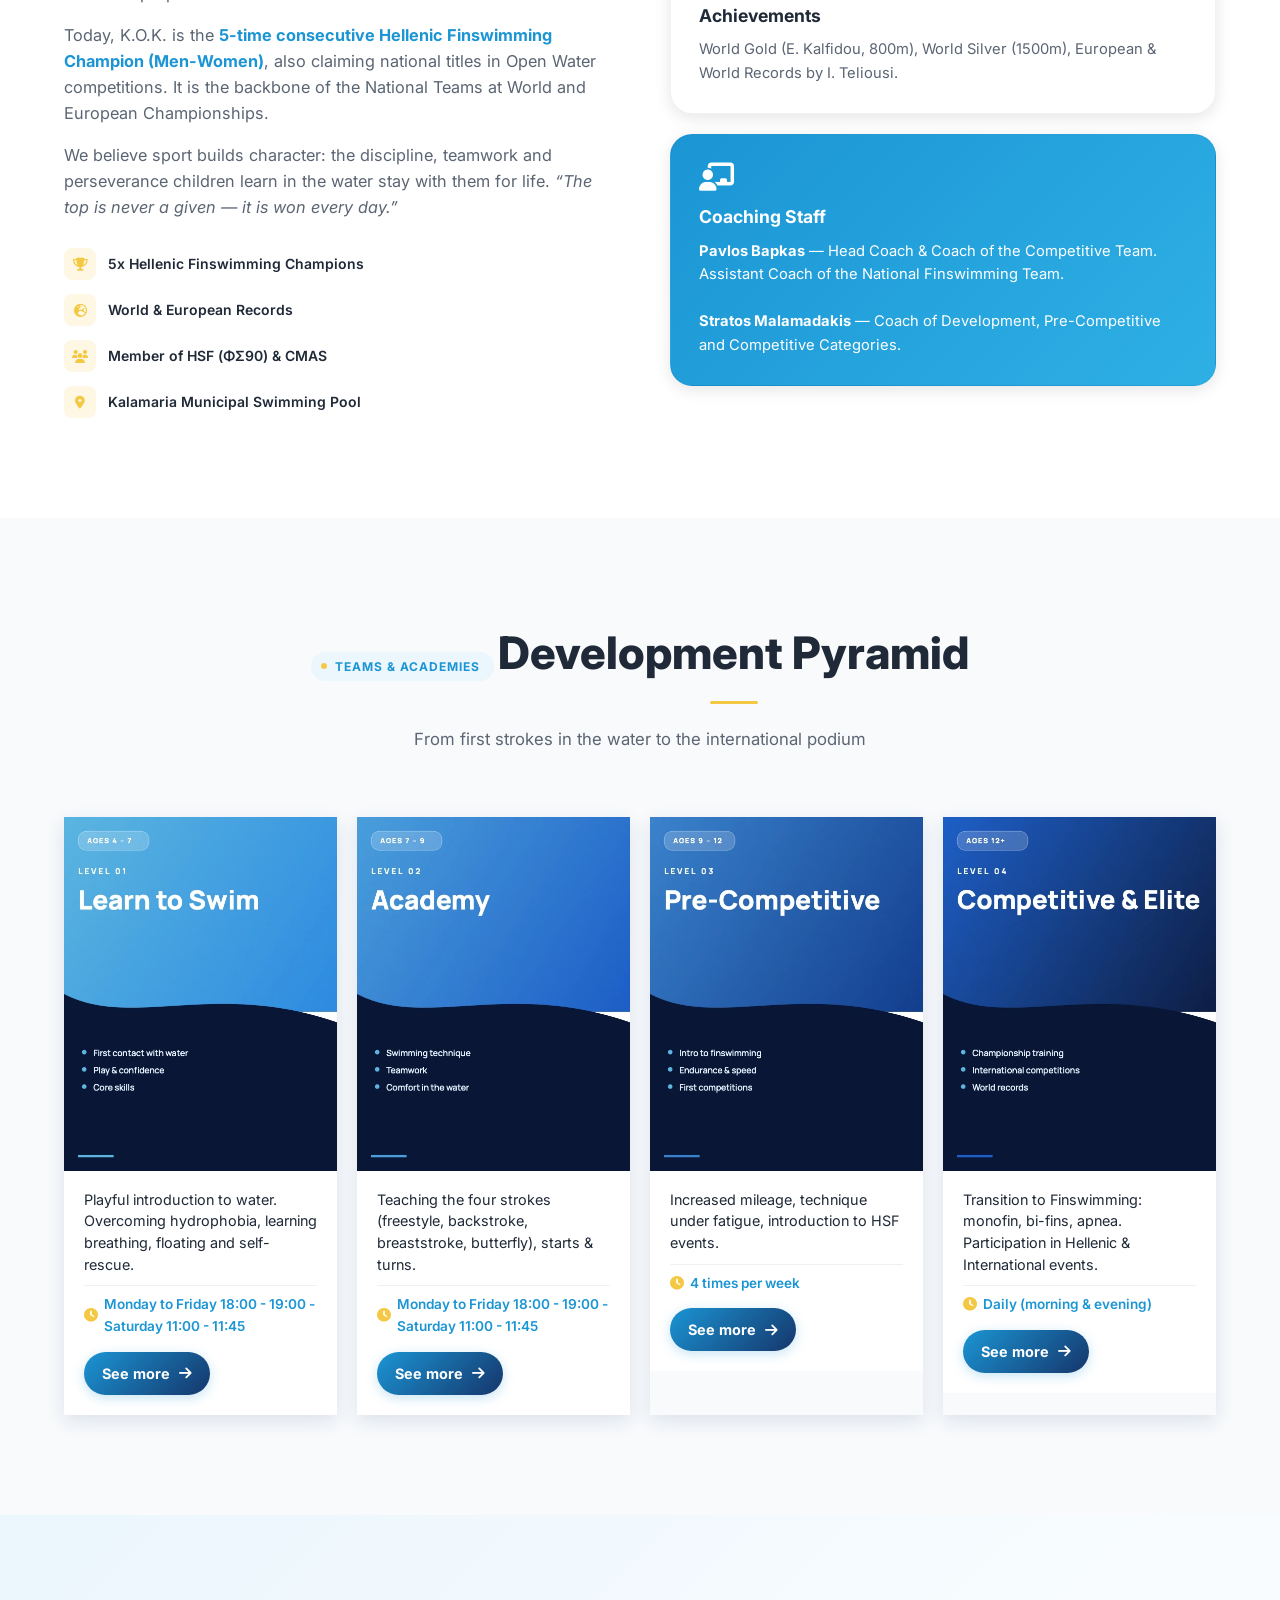
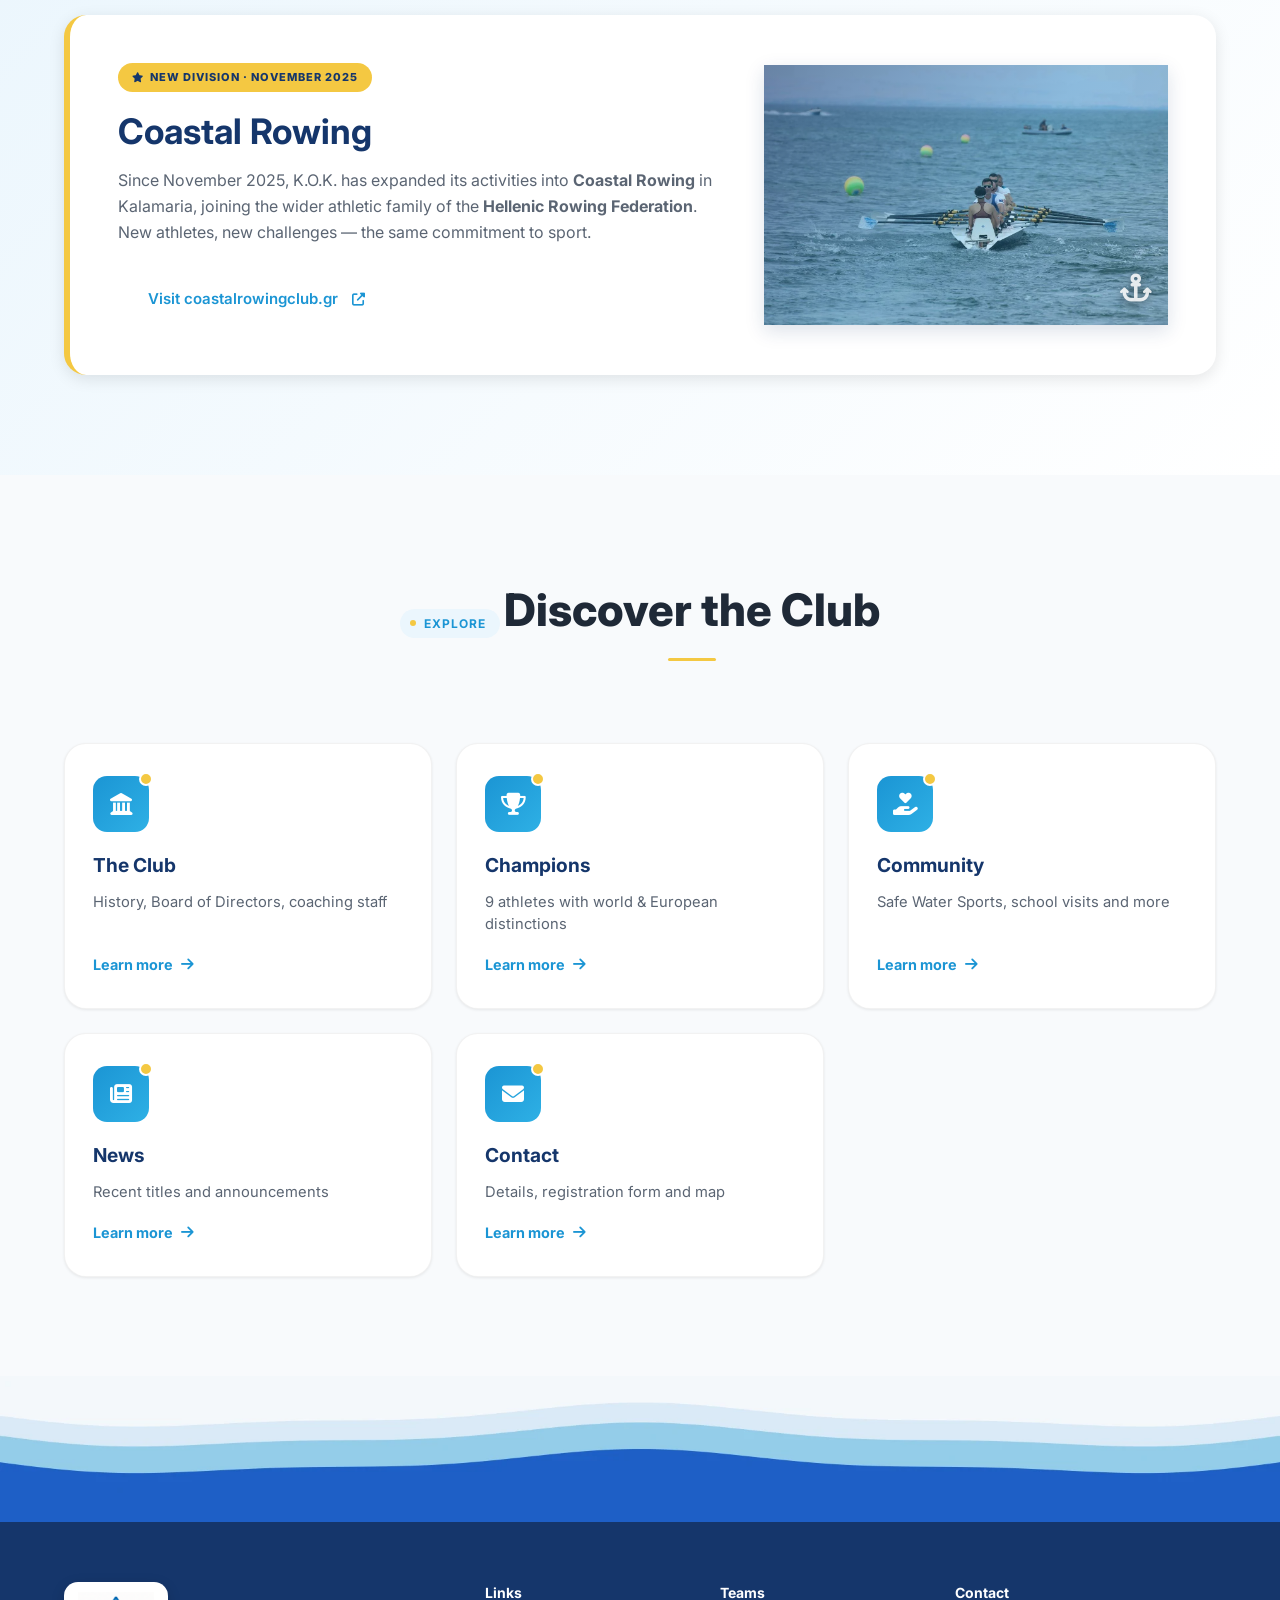
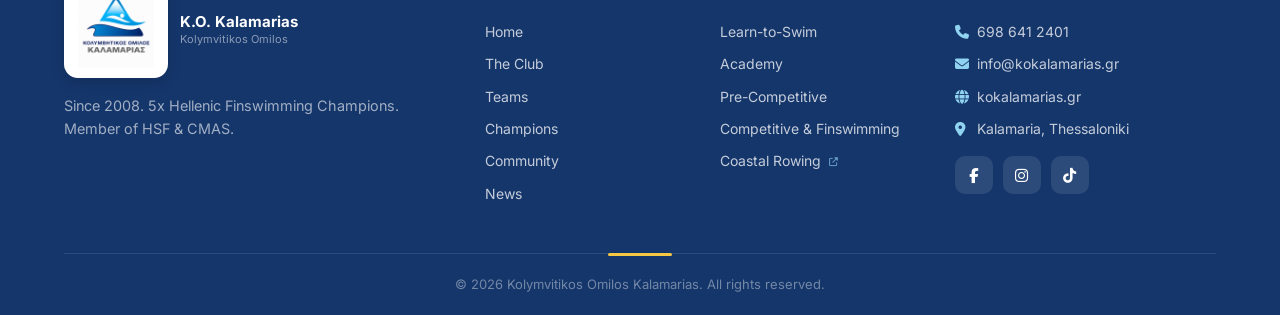
==== commit f5830c39: "Logo optimization, preconnect, JSON-LD, refreshed tech docs" ====
--- a/index.html
+++ b/index.html
@@ -21,9 +21,38 @@
   <meta name="twitter:image" content="https://www.kokalamarias.gr/images/og-image.jpg" />
   <link rel="canonical" href="https://www.kokalamarias.gr/" />
   <link rel="icon" type="image/png" href="logo.png" />
+    <link rel="preconnect" href="https://fonts.googleapis.com" />
+  <link rel="preconnect" href="https://fonts.gstatic.com" crossorigin />
+  <link rel="preconnect" href="https://cdnjs.cloudflare.com" />
   <link rel="stylesheet" href="style.css" />
   <link href="https://fonts.googleapis.com/css2?family=Inter:wght@300;400;600;700;900&display=swap" rel="stylesheet" />
   <link rel="stylesheet" href="https://cdnjs.cloudflare.com/ajax/libs/font-awesome/6.5.0/css/all.min.css" />
+  <script type="application/ld+json">
+  {
+    "@context": "https://schema.org",
+    "@type": "SportsOrganization",
+    "name": "Κολυμβητικός Όμιλος Καλαμαριάς",
+    "alternateName": "K.O. Kalamarias",
+    "url": "https://www.kokalamarias.gr",
+    "logo": "https://www.kokalamarias.gr/logo.png",
+    "image": "https://www.kokalamarias.gr/images/og-image.jpg",
+    "foundingDate": "2008",
+    "sport": ["Swimming", "Finswimming"],
+    "email": "info@kokalamarias.gr",
+    "telephone": "+306986412401",
+    "address": {
+      "@type": "PostalAddress",
+      "addressLocality": "Καλαμαριά",
+      "addressRegion": "Θεσσαλονίκη",
+      "addressCountry": "GR"
+    },
+    "sameAs": [
+      "https://www.facebook.com/KOKalamarias",
+      "https://www.instagram.com/kokalamarias/",
+      "https://www.tiktok.com/@kokalamarias"
+    ]
+  }
+  </script>
 </head>
 <body data-page="home">
 
@@ -106,20 +135,20 @@
       </div>
       <div class="programs-grid">
         <a href="teams.html#t1" class="program-card-link">
-          <img src="images/04a-program-ekmathisi.webp" alt="Επίπεδο 01 — Εκμάθηση (4-7 ετών)" class="lang-only-el" />
-          <img src="images/en/04a-program-learn-to-swim.webp" alt="Level 01 — Learn to Swim (Ages 4-7)" class="lang-only-en" />
+          <img src="images/04a-program-ekmathisi.webp" alt="Επίπεδο 01 — Εκμάθηση (4-7 ετών)" class="lang-only-el" loading="lazy" />
+          <img src="images/en/04a-program-learn-to-swim.webp" alt="Level 01 — Learn to Swim (Ages 4-7)" class="lang-only-en" loading="lazy" />
         </a>
         <a href="teams.html#t2" class="program-card-link">
-          <img src="images/04b-program-akadimia.webp" alt="Επίπεδο 02 — Ακαδημία (7-9 ετών)" class="lang-only-el" />
-          <img src="images/en/04b-program-academy.webp" alt="Level 02 — Academy (Ages 7-9)" class="lang-only-en" />
+          <img src="images/04b-program-akadimia.webp" alt="Επίπεδο 02 — Ακαδημία (7-9 ετών)" class="lang-only-el" loading="lazy" />
+          <img src="images/en/04b-program-academy.webp" alt="Level 02 — Academy (Ages 7-9)" class="lang-only-en" loading="lazy" />
         </a>
         <a href="teams.html#t3" class="program-card-link">
-          <img src="images/04c-program-proagonistiko.webp" alt="Επίπεδο 03 — Προαγωνιστικό (9-12 ετών)" class="lang-only-el" />
-          <img src="images/en/04c-program-pre-competitive.webp" alt="Level 03 — Pre-Competitive (Ages 9-12)" class="lang-only-en" />
+          <img src="images/04c-program-proagonistiko.webp" alt="Επίπεδο 03 — Προαγωνιστικό (9-12 ετών)" class="lang-only-el" loading="lazy" />
+          <img src="images/en/04c-program-pre-competitive.webp" alt="Level 03 — Pre-Competitive (Ages 9-12)" class="lang-only-en" loading="lazy" />
         </a>
         <a href="teams.html#t4" class="program-card-link">
-          <img src="images/04d-program-agonistiko.webp" alt="Επίπεδο 04 — Αγωνιστικό &amp; Τεχνική (12+ ετών)" class="lang-only-el" />
-          <img src="images/en/04d-program-competitive.webp" alt="Level 04 — Competitive &amp; Finswimming (Ages 12+)" class="lang-only-en" />
+          <img src="images/04d-program-agonistiko.webp" alt="Επίπεδο 04 — Αγωνιστικό &amp; Τεχνική (12+ ετών)" class="lang-only-el" loading="lazy" />
+          <img src="images/en/04d-program-competitive.webp" alt="Level 04 — Competitive &amp; Finswimming (Ages 12+)" class="lang-only-en" loading="lazy" />
         </a>
       </div>
     </div>
@@ -138,7 +167,7 @@
           </a>
         </div>
         <div class="coastal-visual">
-          <img src="images/coastal-rowing.webp" alt="Παράκτια Κωπηλασία" class="coastal-photo" />
+          <img src="images/coastal-rowing.webp" alt="Παράκτια Κωπηλασία" class="coastal-photo" loading="lazy" />
         </div>
       </div>
     </div>
@@ -188,7 +217,7 @@
 
   <!-- WAVE DIVIDER → Footer transition -->
   <div class="wave-divider">
-    <img src="images/06-wave-divider-1920x220.webp" alt="" aria-hidden="true" />
+    <img src="images/06-wave-divider-1920x220.webp" alt="" aria-hidden="true" loading="lazy" />
   </div>
 
   <div id="site-footer"></div>
--- a/style.css
+++ b/style.css
@@ -2126,3 +2126,42 @@
   .team-coach-intro { gap: 10px; padding: 10px 14px 10px 10px; }
   .team-coach-intro span { font-size: 0.9rem; }
 }
+
+/* ============================================
+   Friendly content-load error message
+   ============================================ */
+.load-error {
+  grid-column: 1 / -1;
+  text-align: center;
+  padding: 48px 24px;
+  background: #fff8f8;
+  border: 1px solid #f3d6d6;
+  border-radius: 14px;
+  color: #7a2e2e;
+}
+.load-error i {
+  font-size: 2.4rem;
+  color: #d9534f;
+  margin-bottom: 14px;
+}
+.load-error p {
+  margin: 0 auto 18px;
+  max-width: 440px;
+  line-height: 1.6;
+  font-size: 1rem;
+}
+.load-error button {
+  background: var(--blue-700, #1B95D4);
+  color: #fff;
+  border: 0;
+  padding: 10px 24px;
+  border-radius: 24px;
+  font-weight: 700;
+  font-size: 0.95rem;
+  cursor: pointer;
+  transition: background 0.2s, transform 0.15s;
+}
+.load-error button:hover {
+  background: var(--blue-900, #15366B);
+  transform: translateY(-1px);
+}
